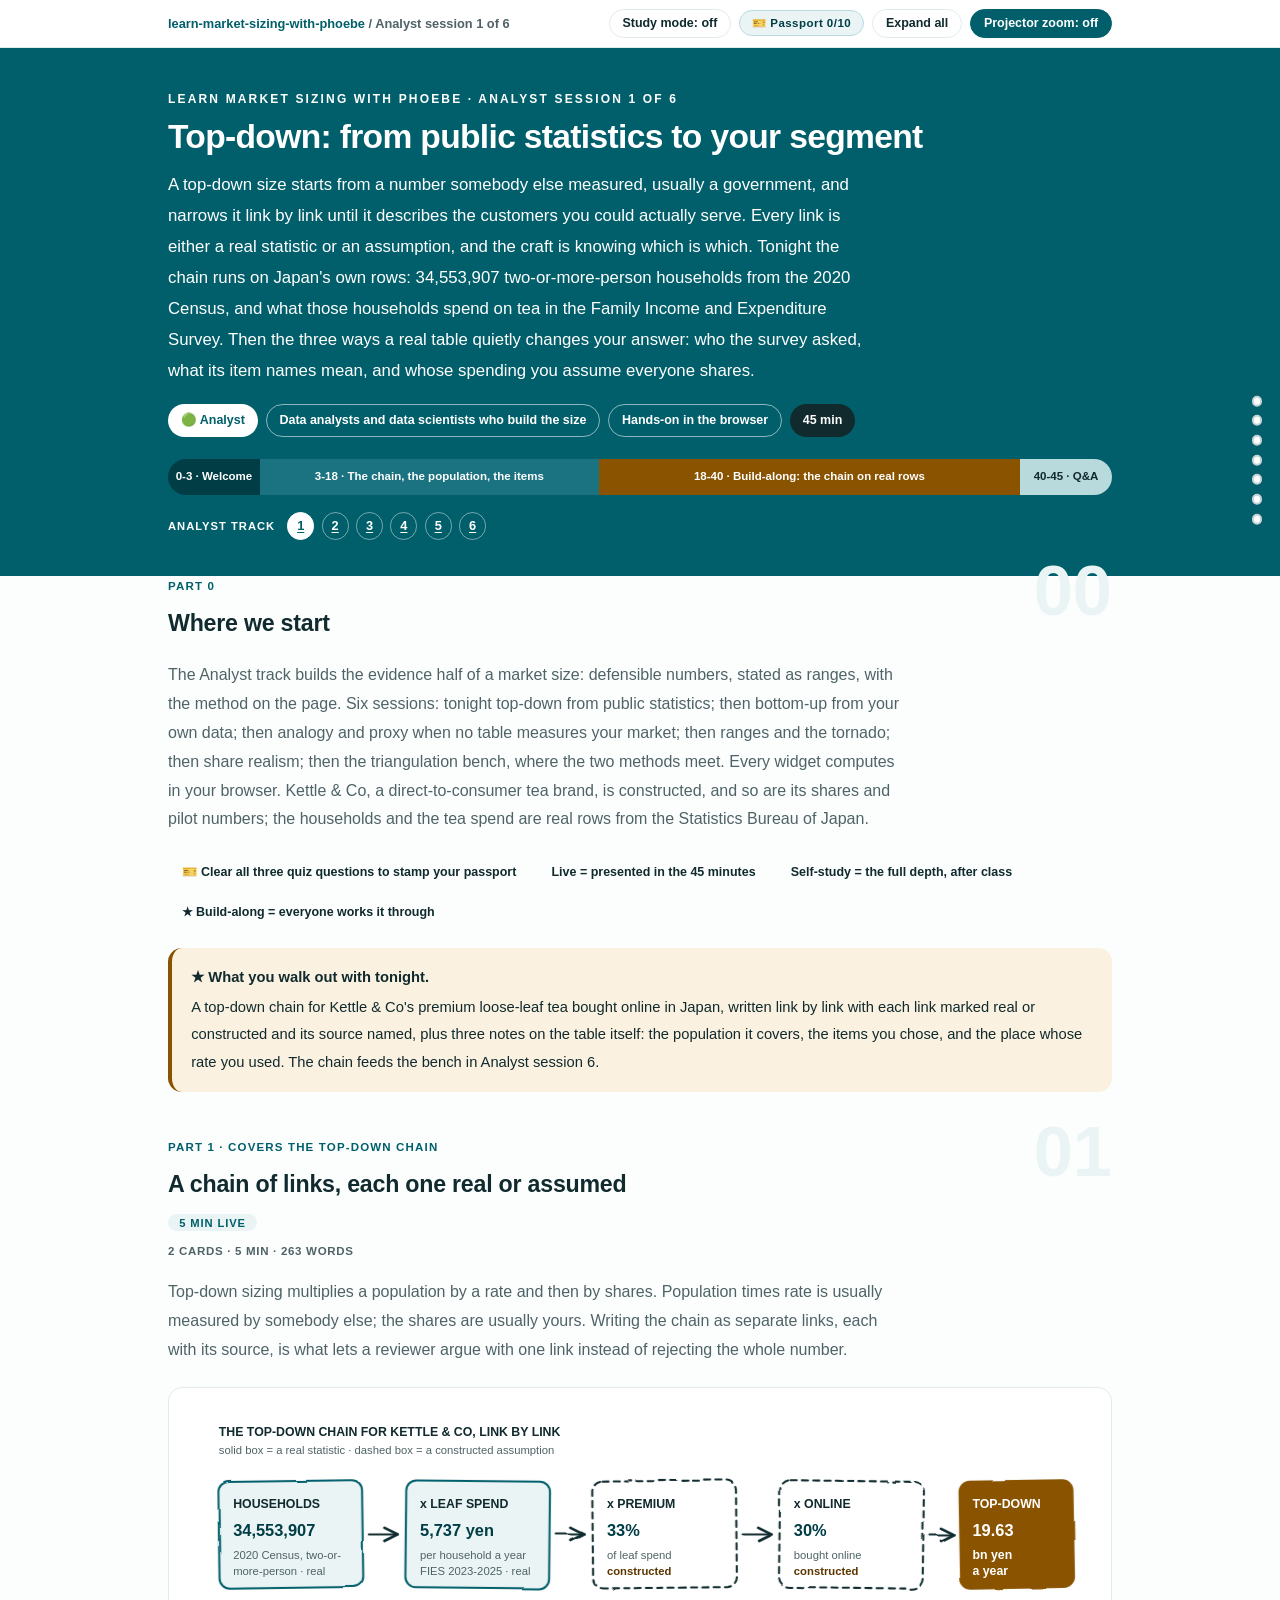
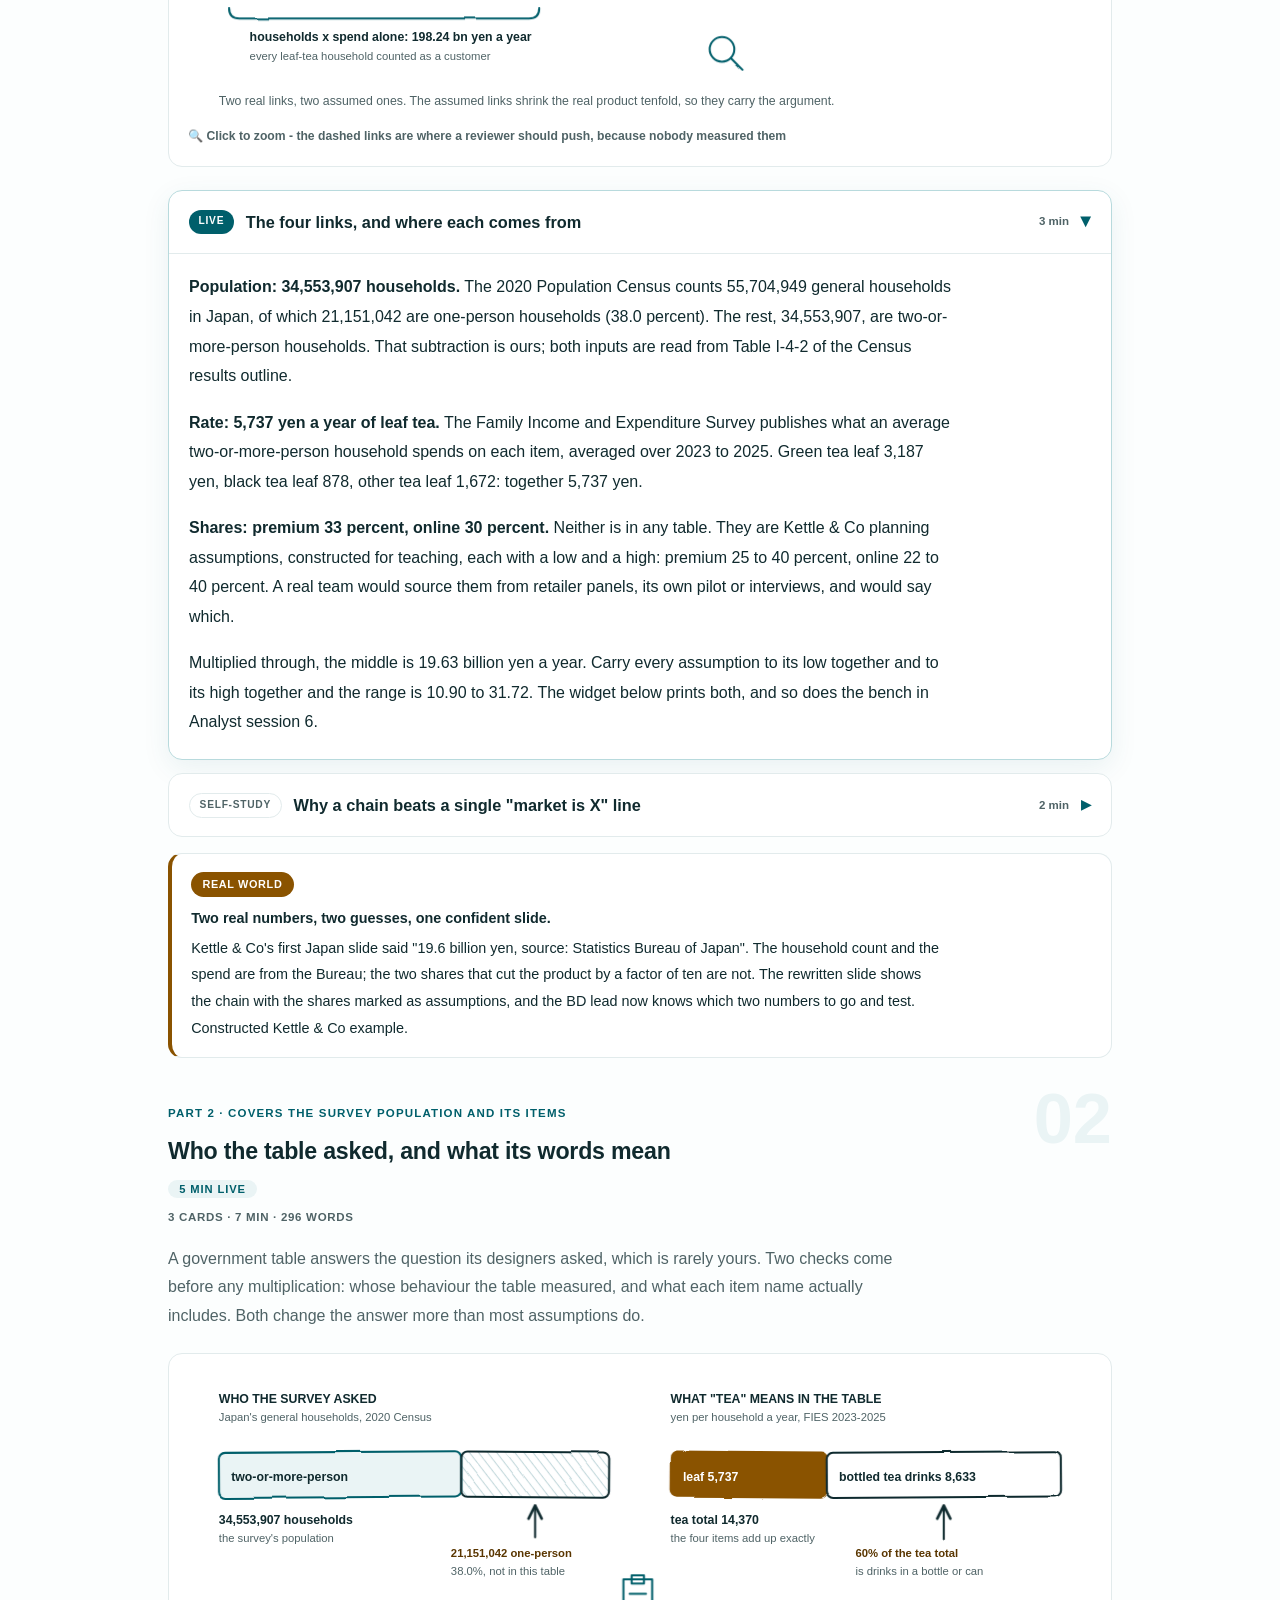
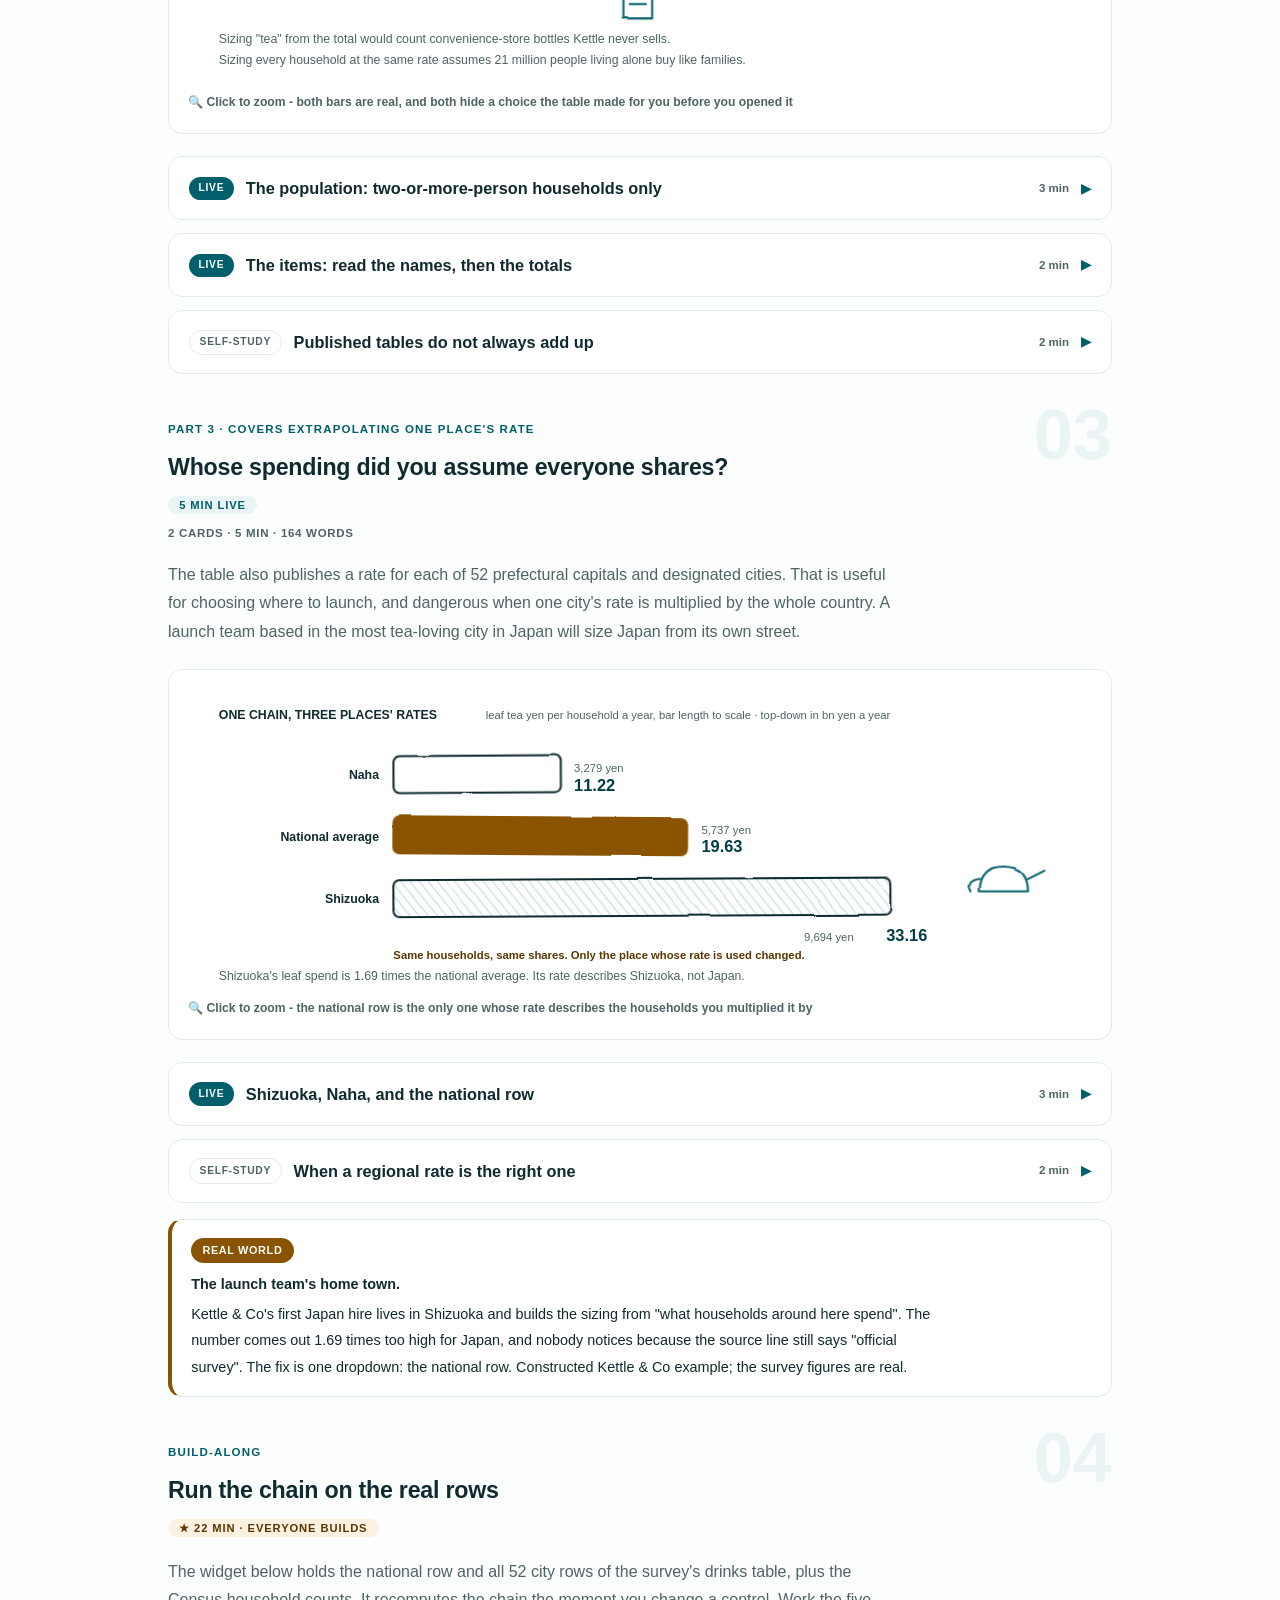
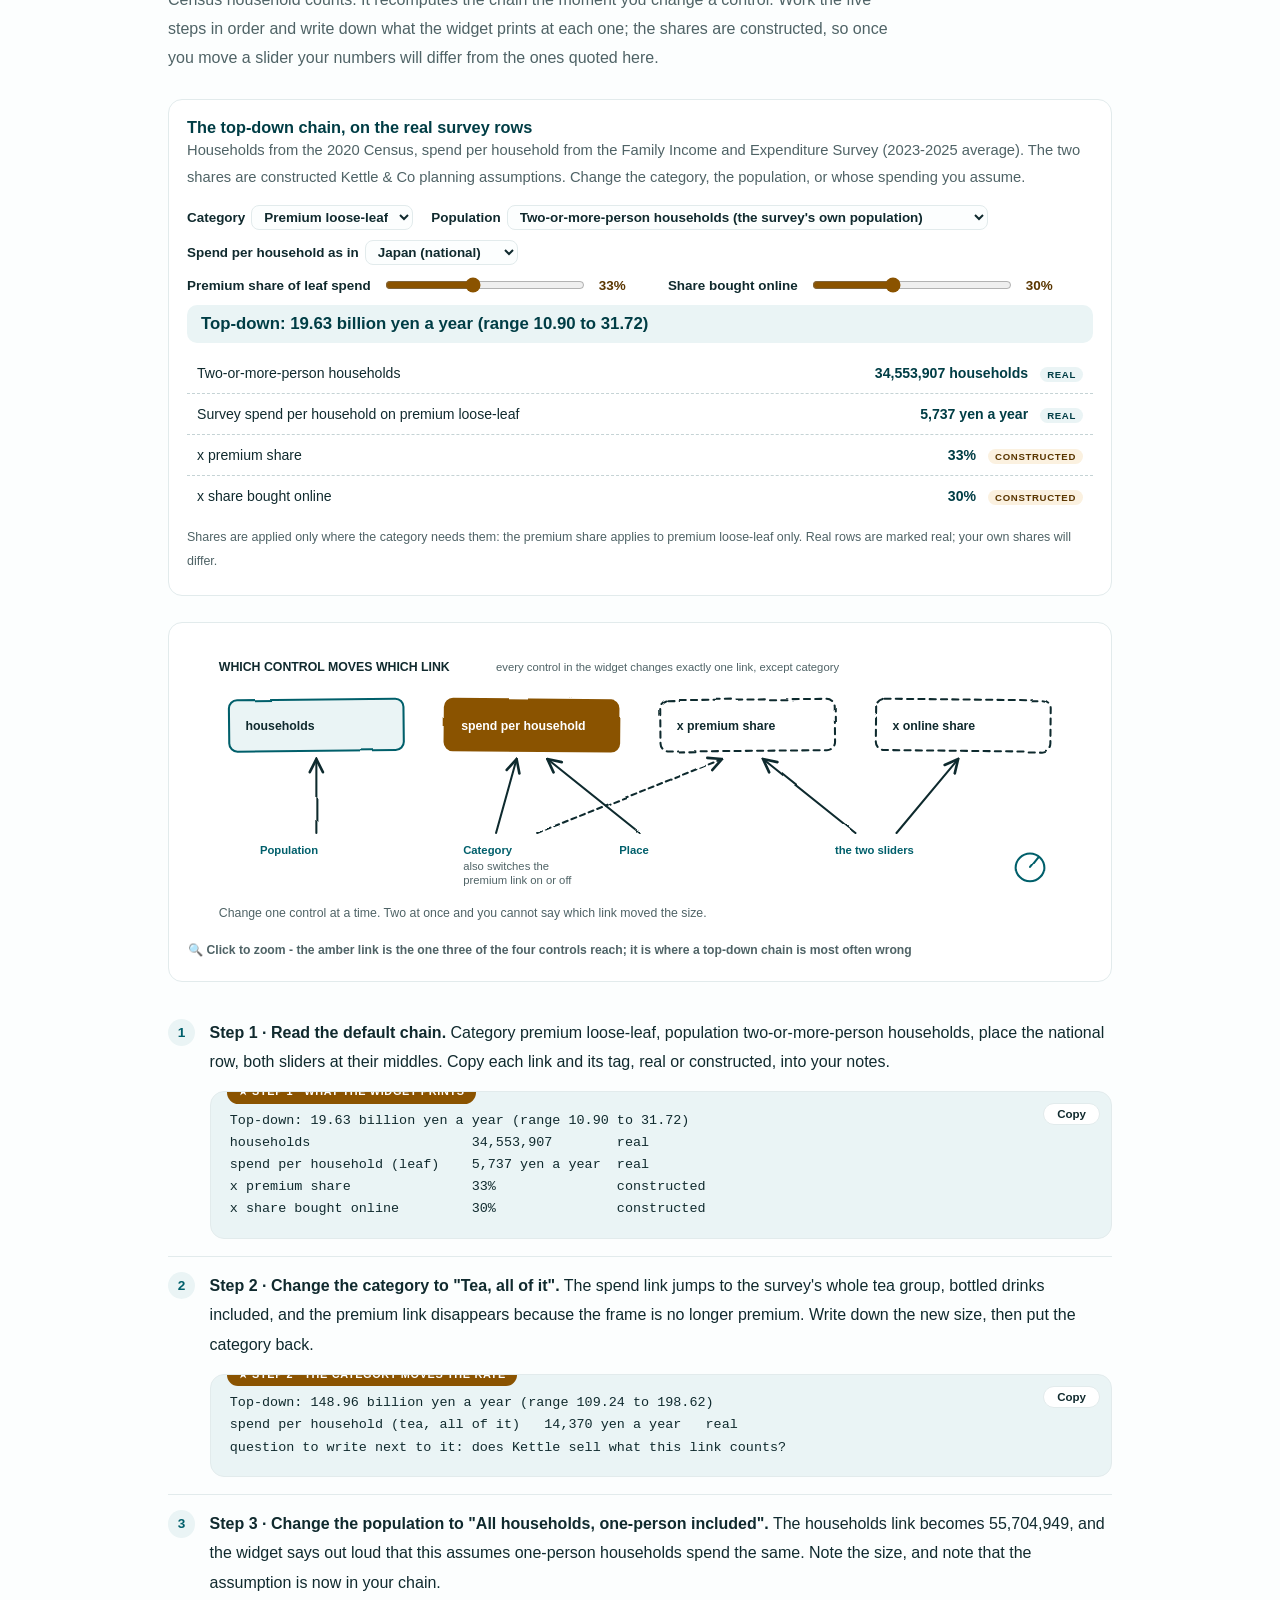
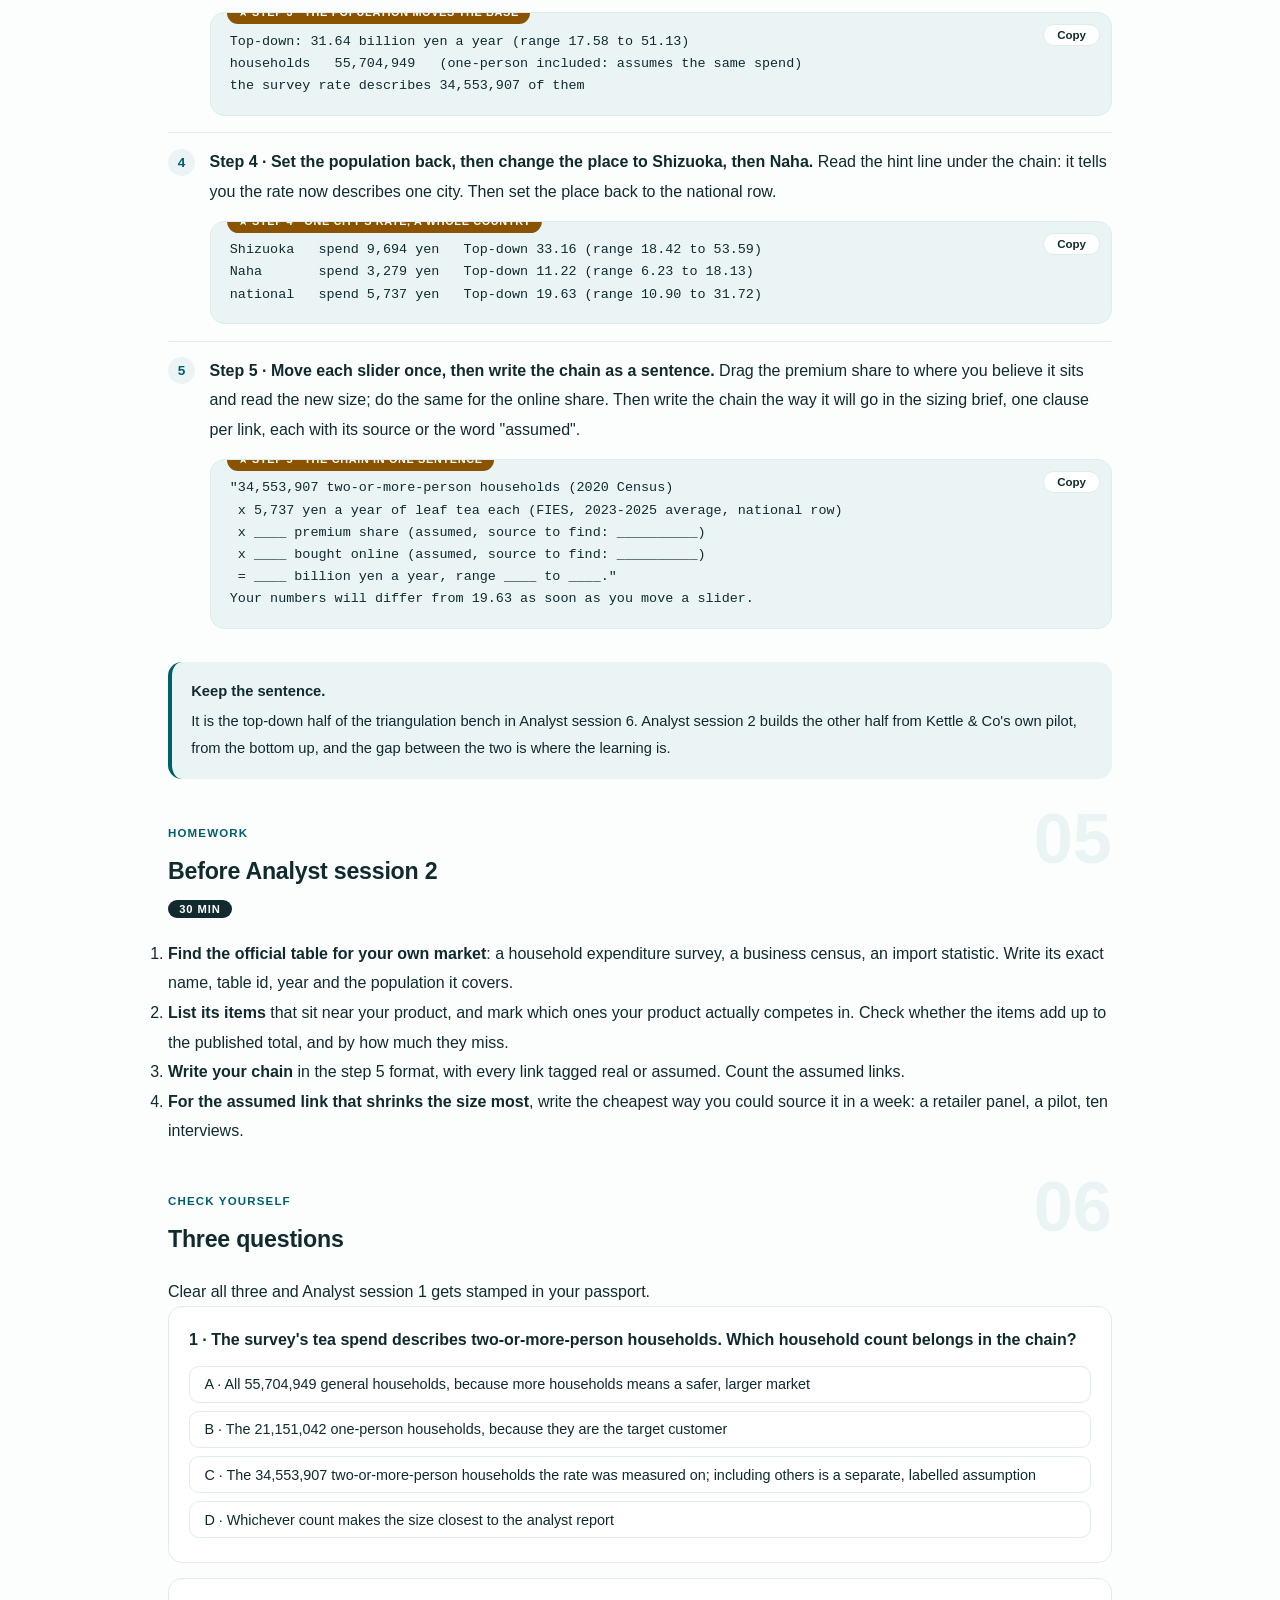
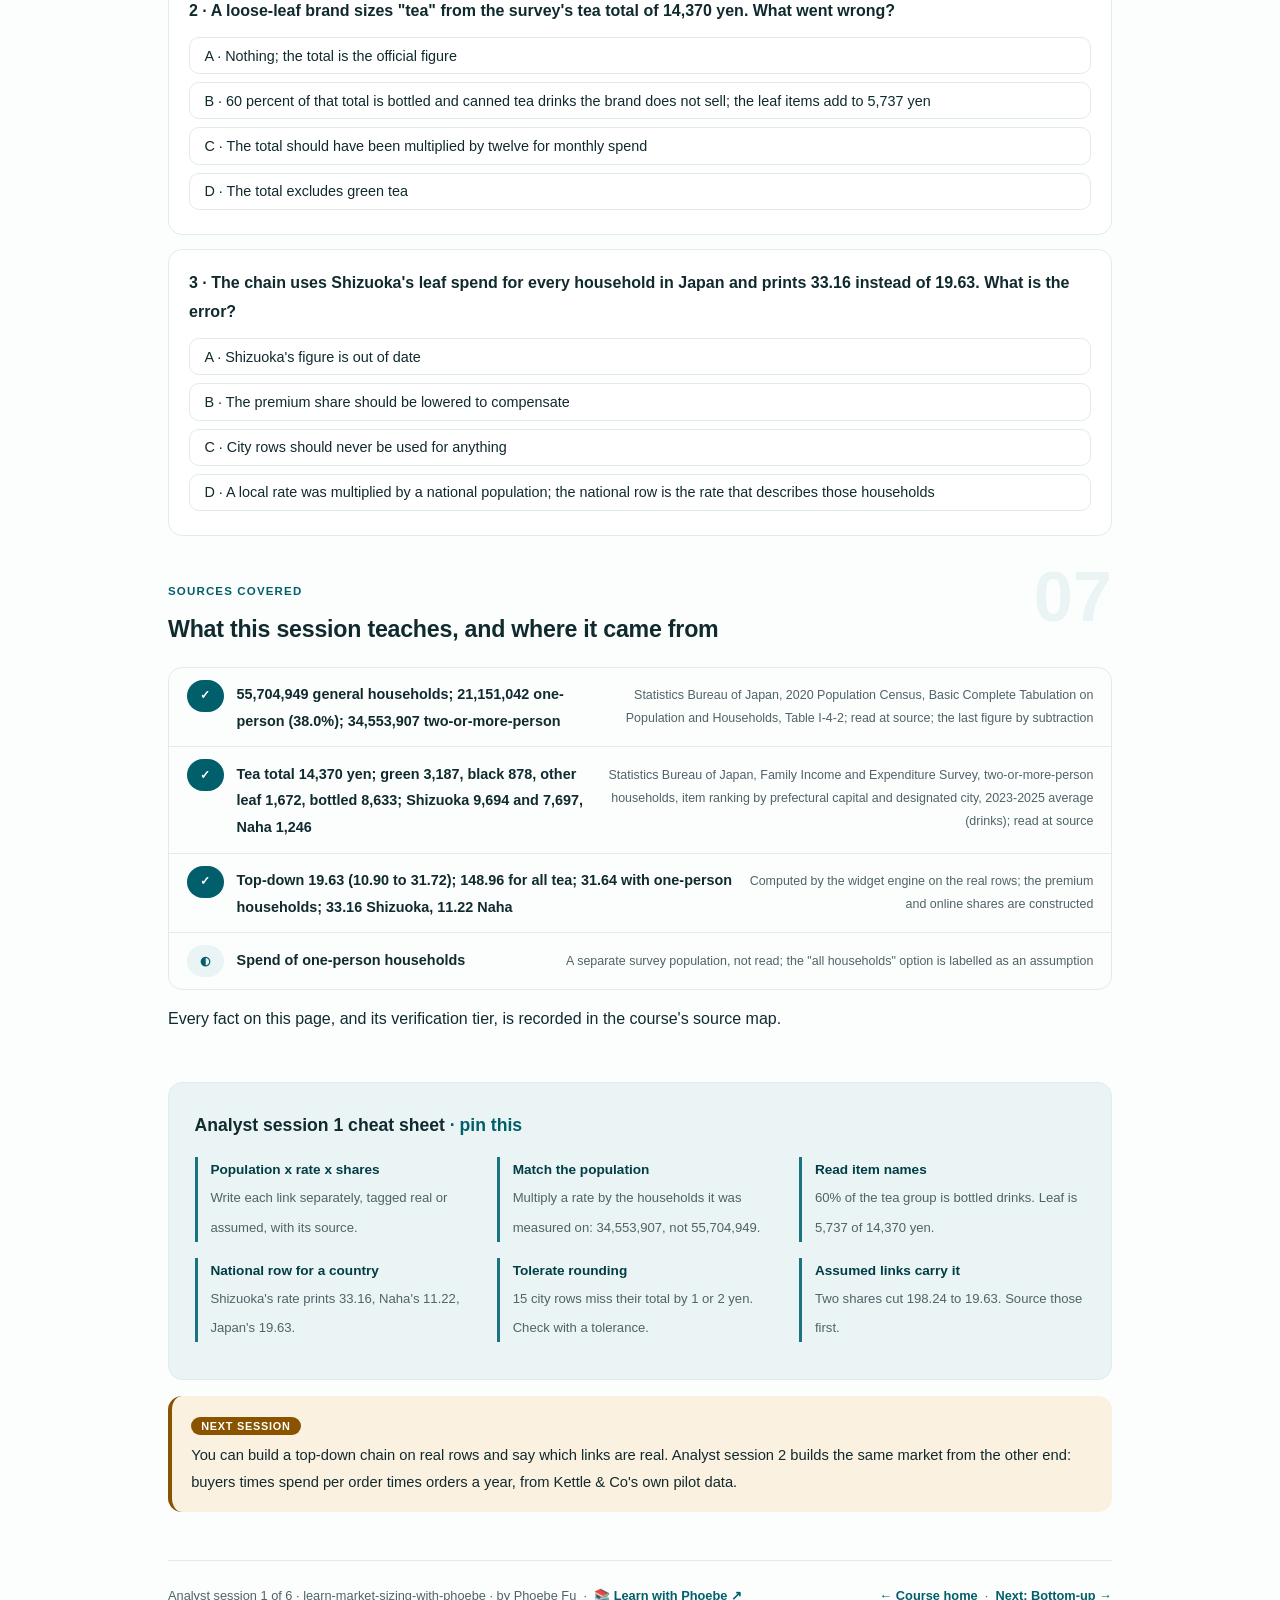
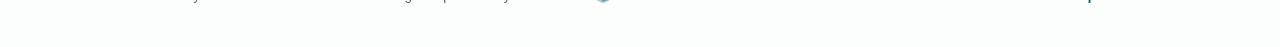
==== courses/a1-top-down.html @ 528d6990 "Market Sizing for Data Teams: 10 sessions (Business 4 + Analyst 6) with the triangulation bench on J" ====
<!DOCTYPE html>
<html lang="en">
<head>
<meta charset="UTF-8">
<meta name="viewport" content="width=device-width, initial-scale=1.0">
<!-- social:start -->
<meta name="description" content="Analyst session 1 of 6. Top-down market sizing from public statistics: Japan's 2020 Census households times the Family Income and Expenditure Survey's tea spend per household, then the shares that narrow it to your segment. Who the survey asked, what its tea items mean, and what happens when one city's rate is applied to a country.">
<meta property="og:type" content="article">
<meta property="og:site_name" content="Learn with Phoebe">
<meta property="og:title" content="Top-down: from public statistics to your segment - learn market sizing with phoebe">
<meta property="og:description" content="Analyst session 1 of 6. Households times spend per household times your shares, computed in the browser on Japan's own survey rows.">
<meta property="og:url" content="https://phoebefu6.github.io/learn-market-sizing-with-phoebe/courses/a1-top-down.html">
<meta property="og:image" content="https://phoebefu6.github.io/learn-market-sizing-with-phoebe/assets/og-cover.png">
<meta property="og:image:width" content="1200">
<meta property="og:image:height" content="630">
<meta name="twitter:card" content="summary_large_image">
<meta name="twitter:title" content="Top-down: from public statistics to your segment - learn market sizing with phoebe">
<meta name="twitter:description" content="Analyst session 1 of 6. A top-down chain on real survey rows, link by link.">
<meta name="twitter:image" content="https://phoebefu6.github.io/learn-market-sizing-with-phoebe/assets/og-cover.png">
<!-- social:end -->
<title>Analyst session 1 · Top-down: from public statistics to your segment - learn market sizing with phoebe</title>
<link rel="stylesheet" href="../assets/style.css?v=20">
</head>
<body>

<div class="toolbar">
  <div class="wrap">
    <span class="crumb"><a href="../index.html">learn-market-sizing-with-phoebe</a> / Analyst session 1 of 6</span>
    <button class="btn" id="toggle-all" type="button">Expand all</button>
    <button class="btn primary" id="zoom-toggle" type="button">Projector zoom: off</button>
  </div>
</div>

<header class="masthead">
  <div class="wrap">
    <div class="eyebrow">Learn Market Sizing with Phoebe · Analyst session 1 of 6</div>
    <h1>Top-down: from public statistics <span class="accent">to your segment</span></h1>
    <p class="sub">A top-down size starts from a number somebody else measured, usually a government, and narrows it link by link until it describes the customers you could actually serve. Every link is either a real statistic or an assumption, and the craft is knowing which is which. Tonight the chain runs on Japan's own rows: 34,553,907 two-or-more-person households from the 2020 Census, and what those households spend on tea in the Family Income and Expenditure Survey. Then the three ways a real table quietly changes your answer: who the survey asked, what its item names mean, and whose spending you assume everyone shares.</p>
    <div class="chip-row">
      <span class="chip level">🟢 Analyst</span>
      <span class="chip audience">Data analysts and data scientists who build the size</span>
      <span class="chip audience">Hands-on in the browser</span>
      <span class="chip time">45 min</span>
    </div>
    <div class="agenda">
      <span class="a1" style="flex:1">0-3 · Welcome</span>
      <span class="a2" style="flex:4">3-18 · The chain, the population, the items</span>
      <span class="a3" style="flex:5">18-40 · Build-along: the chain on real rows</span>
      <span class="a4" style="flex:1">40-45 · Q&amp;A</span>
    </div>
  </div>
</header>

<main class="wrap">

  <section class="section" id="intro">
    <div class="section-kicker">
      <span class="klabel">Part 0</span>
      <h2>Where we start</h2>
    </div>
    <p class="lede">The Analyst track builds the evidence half of a market size: defensible numbers, stated as ranges, with the method on the page. Six sessions: tonight top-down from public statistics; then bottom-up from your own data; then analogy and proxy when no table measures your market; then ranges and the tornado; then share realism; then the triangulation bench, where the two methods meet. Every widget computes in your browser. Kettle &amp; Co, a direct-to-consumer tea brand, is constructed, and so are its shares and pilot numbers; the households and the tea spend are real rows from the Statistics Bureau of Japan.</p>

    <div class="legend">
      <span class="pill">🎫 Clear all three quiz questions to stamp your passport</span>
      <span class="pill">Live = presented in the 45 minutes</span>
      <span class="pill">Self-study = the full depth, after class</span>
      <span class="pill">★ Build-along = everyone works it through</span>
    </div>

    <div class="callout win">
      <p><strong>★ What you walk out with tonight.</strong> A top-down chain for Kettle &amp; Co's premium loose-leaf tea bought online in Japan, written link by link with each link marked real or constructed and its source named, plus three notes on the table itself: the population it covers, the items you chose, and the place whose rate you used. The chain feeds the bench in Analyst session 6.</p>
    </div>
  </section>

  <section class="section" id="part-1">
    <div class="section-kicker">
      <span class="klabel">Part 1 · covers the top-down chain</span>
      <h2>A chain of links, each one real or assumed</h2>
      <span class="tag concept">5 min live</span>
    </div>
    <p class="lede">Top-down sizing multiplies a population by a rate and then by shares. Population times rate is usually measured by somebody else; the shares are usually yours. Writing the chain as separate links, each with its source, is what lets a reviewer argue with one link instead of rejecting the whole number.</p>

    <figure class="zoomable">
      <svg viewBox="0 0 880 300" xmlns="http://www.w3.org/2000/svg" role="img" aria-label="A hand-drawn chain of five boxes joined by arrows. Box 1, real: 34,553,907 two-or-more-person households, 2020 Census. Box 2, real: 5,737 yen a year of leaf tea per household, Family Income and Expenditure Survey. Box 3, constructed, dashed: times a premium share of 33 percent. Box 4, constructed, dashed: times 30 percent bought online. Box 5, amber: top-down 19.63 billion yen a year. A bracket under the first two boxes says households times spend alone is 198.24 billion yen, the number you get if every leaf-tea household is your customer.">
        <defs>
          <filter id="a1aSk" x="-3%" y="-3%" width="106%" height="106%"><feTurbulence type="fractalNoise" baseFrequency="0.02" numOctaves="2" seed="31" result="n"/><feDisplacementMap in="SourceGraphic" in2="n" scale="2.4" xChannelSelector="R" yChannelSelector="G"/></filter>
          <pattern id="a1aHc" patternUnits="userSpaceOnUse" width="7" height="7" patternTransform="rotate(-38)"><line x1="0" y1="0" x2="0" y2="7" stroke="#005F6B" stroke-width="1" opacity=".5"/></pattern>
          <marker id="a1aAr" viewBox="0 0 10 10" refX="9" refY="5" markerWidth="8" markerHeight="8" orient="auto"><path d="M1 1 L9 5 L1 9" fill="none" stroke="#102A2E" stroke-width="1.6" stroke-linecap="round"/></marker>
        </defs>
        <style>
          .a1aH { font: 800 12px Inter, sans-serif; fill: #102A2E; }
          .a1aL { font: 600 12px Inter, sans-serif; fill: #102A2E; }
          .a1aS { font: 400 11px Inter, sans-serif; fill: #4F6366; }
          .a1aB { font: 800 11px Inter, sans-serif; fill: #5A3600; }
          .a1aV { font: 800 16px Inter, sans-serif; fill: #003D45; }
          .a1aW { font: 800 12px Inter, sans-serif; fill: #FFFFFF; }
          .a1aX { font: 800 16px Inter, sans-serif; fill: #FFFFFF; }
          .a1aN { font: 400 12px Inter, sans-serif; fill: #4F6366; }
        </style>

        <text class="a1aH" x="30" y="28">THE TOP-DOWN CHAIN FOR KETTLE &amp; CO, LINK BY LINK</text>
        <text class="a1aS" x="30" y="46">solid box = a real statistic · dashed box = a constructed assumption</text>

        <g filter="url(#a1aSk)" fill="none" stroke="#102A2E" stroke-width="2" stroke-linecap="round" stroke-linejoin="round">
          <rect x="30" y="72" width="140" height="104" rx="10" transform="rotate(-0.8 100 124)" fill="#EAF4F5" stroke="#005F6B"/>
          <path d="M176 124 L204 124" marker-end="url(#a1aAr)"/>
          <rect x="212" y="72" width="140" height="104" rx="10" transform="rotate(0.6 282 124)" fill="#EAF4F5" stroke="#005F6B"/>
          <path d="M358 124 L386 124" marker-end="url(#a1aAr)"/>
          <rect x="394" y="72" width="140" height="104" rx="10" transform="rotate(-0.6 464 124)" fill="#FFFFFF" stroke-dasharray="6 5"/>
          <path d="M540 124 L568 124" marker-end="url(#a1aAr)"/>
          <rect x="576" y="72" width="140" height="104" rx="10" transform="rotate(0.8 646 124)" fill="#FFFFFF" stroke-dasharray="6 5"/>
          <path d="M722 124 L746 124" marker-end="url(#a1aAr)"/>
          <rect x="752" y="72" width="110" height="104" rx="10" transform="rotate(-1 807 124)" fill="#8A5300" stroke="#8A5300"/>
          <path d="M40 196 Q40 206 50 206 L332 206 Q342 206 342 196" stroke="#005F6B"/>
          <!-- doodle: a magnifier over the first link -->
          <path d="M520 236 m-12 0 a12 12 0 1 0 24 0 a12 12 0 1 0 -24 0 M529 245 L540 256" stroke="#005F6B"/>
        </g>

        <text class="a1aH" x="44" y="98">HOUSEHOLDS</text>
        <text class="a1aV" x="44" y="126">34,553,907</text>
        <text class="a1aS" x="44" y="148">2020 Census, two-or-</text>
        <text class="a1aS" x="44" y="164">more-person · real</text>

        <text class="a1aH" x="226" y="98">x LEAF SPEND</text>
        <text class="a1aV" x="226" y="126">5,737 yen</text>
        <text class="a1aS" x="226" y="148">per household a year</text>
        <text class="a1aS" x="226" y="164">FIES 2023-2025 · real</text>

        <text class="a1aH" x="408" y="98">x PREMIUM</text>
        <text class="a1aV" x="408" y="126">33%</text>
        <text class="a1aS" x="408" y="148">of leaf spend</text>
        <text class="a1aB" x="408" y="164">constructed</text>

        <text class="a1aH" x="590" y="98">x ONLINE</text>
        <text class="a1aV" x="590" y="126">30%</text>
        <text class="a1aS" x="590" y="148">bought online</text>
        <text class="a1aB" x="590" y="164">constructed</text>

        <text class="a1aW" x="764" y="98">TOP-DOWN</text>
        <text class="a1aX" x="764" y="126">19.63</text>
        <text class="a1aW" x="764" y="148">bn yen</text>
        <text class="a1aW" x="764" y="164">a year</text>

        <text class="a1aL" x="60" y="228">households x spend alone: 198.24 bn yen a year</text>
        <text class="a1aS" x="60" y="246">every leaf-tea household counted as a customer</text>

        <text class="a1aN" x="30" y="290">Two real links, two assumed ones. The assumed links shrink the real product tenfold, so they carry the argument.</text>
      </svg>
      <figcaption>🔍 Click to zoom - the dashed links are where a reviewer should push, because nobody measured them</figcaption>
    </figure>

    <details class="card" open>
      <summary><span class="mode live">Live</span>The four links, and where each comes from<span class="mini">3 min</span><span class="caret">▶</span></summary>
      <div class="body">
        <p><strong>Population: 34,553,907 households.</strong> The 2020 Population Census counts 55,704,949 general households in Japan, of which 21,151,042 are one-person households (38.0 percent). The rest, 34,553,907, are two-or-more-person households. That subtraction is ours; both inputs are read from Table I-4-2 of the Census results outline.</p>
        <p><strong>Rate: 5,737 yen a year of leaf tea.</strong> The Family Income and Expenditure Survey publishes what an average two-or-more-person household spends on each item, averaged over 2023 to 2025. Green tea leaf 3,187 yen, black tea leaf 878, other tea leaf 1,672: together 5,737 yen.</p>
        <p><strong>Shares: premium 33 percent, online 30 percent.</strong> Neither is in any table. They are Kettle &amp; Co planning assumptions, constructed for teaching, each with a low and a high: premium 25 to 40 percent, online 22 to 40 percent. A real team would source them from retailer panels, its own pilot or interviews, and would say which.</p>
        <p>Multiplied through, the middle is 19.63 billion yen a year. Carry every assumption to its low together and to its high together and the range is 10.90 to 31.72. The widget below prints both, and so does the bench in Analyst session 6.</p>
      </div>
    </details>

    <details class="card">
      <summary><span class="mode self">Self-study</span>Why a chain beats a single "market is X" line<span class="mini">2 min</span><span class="caret">▶</span></summary>
      <div class="body">
        <p>A single figure can only be accepted or rejected. A chain can be repaired. When the head of BD says "30 percent online feels high", the analyst changes one link and reprints the size in a minute, and the conversation moves to the evidence for that one share. Writing the chain also exposes double counting: if the premium share was estimated from online orders, multiplying by an online share again counts the same filter twice.</p>
      </div>
    </details>

    <div class="callout example">
      <span class="ex-pill">Real world</span>
      <p><strong>Two real numbers, two guesses, one confident slide.</strong> Kettle &amp; Co's first Japan slide said "19.6 billion yen, source: Statistics Bureau of Japan". The household count and the spend are from the Bureau; the two shares that cut the product by a factor of ten are not. The rewritten slide shows the chain with the shares marked as assumptions, and the BD lead now knows which two numbers to go and test. Constructed Kettle &amp; Co example.</p>
    </div>
  </section>

  <section class="section" id="part-2">
    <div class="section-kicker">
      <span class="klabel">Part 2 · covers the survey population and its items</span>
      <h2>Who the table asked, and what its words mean</h2>
      <span class="tag concept">5 min live</span>
    </div>
    <p class="lede">A government table answers the question its designers asked, which is rarely yours. Two checks come before any multiplication: whose behaviour the table measured, and what each item name actually includes. Both change the answer more than most assumptions do.</p>

    <figure class="zoomable">
      <svg viewBox="0 0 880 300" xmlns="http://www.w3.org/2000/svg" role="img" aria-label="Two hand-drawn stacked bars. Left, Japan's 55,704,949 general households in 2020: 34,553,907 two-or-more-person households, the survey's population, filled teal; 21,151,042 one-person households, 38.0 percent, hatched and labelled not in this table. Right, the survey's tea total of 14,370 yen per household a year: leaf tea 5,737 yen, filled amber, and bottled and canned tea drinks 8,633 yen, 60 percent, white.">
        <defs>
          <filter id="a1bSk" x="-3%" y="-3%" width="106%" height="106%"><feTurbulence type="fractalNoise" baseFrequency="0.02" numOctaves="2" seed="37" result="n"/><feDisplacementMap in="SourceGraphic" in2="n" scale="2.4" xChannelSelector="R" yChannelSelector="G"/></filter>
          <pattern id="a1bHc" patternUnits="userSpaceOnUse" width="7" height="7" patternTransform="rotate(-38)"><line x1="0" y1="0" x2="0" y2="7" stroke="#005F6B" stroke-width="1" opacity=".5"/></pattern>
          <marker id="a1bAr" viewBox="0 0 10 10" refX="9" refY="5" markerWidth="8" markerHeight="8" orient="auto"><path d="M1 1 L9 5 L1 9" fill="none" stroke="#102A2E" stroke-width="1.6" stroke-linecap="round"/></marker>
        </defs>
        <style>
          .a1bH { font: 800 12px Inter, sans-serif; fill: #102A2E; }
          .a1bL { font: 600 12px Inter, sans-serif; fill: #102A2E; }
          .a1bS { font: 400 11px Inter, sans-serif; fill: #4F6366; }
          .a1bB { font: 800 11px Inter, sans-serif; fill: #5A3600; }
          .a1bW { font: 800 12px Inter, sans-serif; fill: #FFFFFF; }
          .a1bN { font: 400 12px Inter, sans-serif; fill: #4F6366; }
        </style>

        <text class="a1bH" x="30" y="28">WHO THE SURVEY ASKED</text>
        <text class="a1bS" x="30" y="46">Japan's general households, 2020 Census</text>
        <text class="a1bH" x="470" y="28">WHAT "TEA" MEANS IN THE TABLE</text>
        <text class="a1bS" x="470" y="46">yen per household a year, FIES 2023-2025</text>

        <g filter="url(#a1bSk)" fill="none" stroke="#102A2E" stroke-width="2" stroke-linecap="round" stroke-linejoin="round">
          <rect x="30" y="76" width="236" height="44" rx="6" transform="rotate(-0.4 148 98)" fill="#EAF4F5" stroke="#005F6B"/>
          <rect x="266" y="76" width="144" height="44" rx="6" transform="rotate(0.4 338 98)" fill="url(#a1bHc)"/>
          <rect x="470" y="76" width="152" height="44" rx="6" transform="rotate(0.4 546 98)" fill="#8A5300" stroke="#8A5300"/>
          <rect x="622" y="76" width="228" height="44" rx="6" transform="rotate(-0.4 736 98)" fill="#FFFFFF"/>
          <path d="M338 160 L338 128" marker-end="url(#a1bAr)"/>
          <path d="M736 160 L736 128" marker-end="url(#a1bAr)"/>
          <!-- doodle: a clipboard for the survey -->
          <path d="M424 200 L452 200 L452 238 L424 238 Z M432 196 L444 196 L444 204 L432 204 Z M430 214 L446 214 M430 224 L446 224" stroke="#005F6B"/>
        </g>

        <text class="a1bL" x="42" y="104">two-or-more-person</text>
        <text class="a1bW" x="482" y="104">leaf 5,737</text>
        <text class="a1bL" x="634" y="104">bottled tea drinks 8,633</text>

        <text class="a1bL" x="30" y="146">34,553,907 households</text>
        <text class="a1bS" x="30" y="164">the survey's population</text>
        <text class="a1bB" x="256" y="178">21,151,042 one-person</text>
        <text class="a1bS" x="256" y="196">38.0%, not in this table</text>

        <text class="a1bL" x="470" y="146">tea total 14,370</text>
        <text class="a1bS" x="470" y="164">the four items add up exactly</text>
        <text class="a1bB" x="650" y="178">60% of the tea total</text>
        <text class="a1bS" x="650" y="196">is drinks in a bottle or can</text>

        <text class="a1bN" x="30" y="262">Sizing "tea" from the total would count convenience-store bottles Kettle never sells.</text>
        <text class="a1bN" x="30" y="282">Sizing every household at the same rate assumes 21 million people living alone buy like families.</text>
      </svg>
      <figcaption>🔍 Click to zoom - both bars are real, and both hide a choice the table made for you before you opened it</figcaption>
    </figure>

    <details class="card">
      <summary><span class="mode live">Live</span>The population: two-or-more-person households only<span class="mini">3 min</span><span class="caret">▶</span></summary>
      <div class="body">
        <p>The survey table used here covers two-or-more-person households. One-person households are measured as a separate survey population and are not in the rows. So the honest chain multiplies the survey rate by the 34,553,907 households the rate describes, not by all 55,704,949.</p>
        <p>The widget lets you include one-person households "at the same spend". Do it and the top-down moves from 19.63 to 31.64 billion yen a year. That option is an assumption, and it is labelled as one: there is no row here that says how much a person living alone spends on leaf tea. If your segment is young professionals living alone, this is the link to go and source properly, not to default.</p>
      </div>
    </details>

    <details class="card">
      <summary><span class="mode live">Live</span>The items: read the names, then the totals<span class="mini">2 min</span><span class="caret">▶</span></summary>
      <div class="body">
        <p>The survey's tea group has four items: green tea leaf, black tea leaf, other tea leaf, and bottled and canned tea drinks. Bottled drinks are 8,633 of the 14,370 yen, 60 percent of the group. A loose-leaf brand that sizes "tea" from the group total starts two and a half times too high before any share is applied.</p>
        <p>"Other tea leaf" is the survey's catch-all leaf item. It is tempting to guess what is in it; do not put the guess in the chain. Name the item as the table names it and say whether you included it.</p>
      </div>
    </details>

    <details class="card">
      <summary><span class="mode self">Self-study</span>Published tables do not always add up<span class="mini">2 min</span><span class="caret">▶</span></summary>
      <div class="body">
        <p>In the national row the four tea items add to the tea total exactly. In 15 of the 52 city rows they differ from the published total by 1 or 2 yen, because each figure is a rounded average published on its own. A validation check that demands exact equality fails on real data and teaches the team to switch checks off. Write the tolerance into the check instead: the engine behind these widgets accepts up to 2 yen and fails beyond it.</p>
      </div>
    </details>
  </section>

  <section class="section" id="part-3">
    <div class="section-kicker">
      <span class="klabel">Part 3 · covers extrapolating one place's rate</span>
      <h2>Whose spending did you assume everyone shares?</h2>
      <span class="tag concept">5 min live</span>
    </div>
    <p class="lede">The table also publishes a rate for each of 52 prefectural capitals and designated cities. That is useful for choosing where to launch, and dangerous when one city's rate is multiplied by the whole country. A launch team based in the most tea-loving city in Japan will size Japan from its own street.</p>

    <figure class="zoomable">
      <svg viewBox="0 0 880 290" xmlns="http://www.w3.org/2000/svg" role="img" aria-label="Three hand-drawn bars of leaf tea spend per household a year, to scale. Naha 3,279 yen, giving a top-down of 11.22 billion yen. The national average 5,737 yen, giving 19.63 billion yen, filled amber. Shizuoka 9,694 yen, giving 33.16 billion yen. A note says the same chain, the same households and the same shares, with only the place whose rate is used changed, spans a factor of three.">
        <defs>
          <filter id="a1cSk" x="-3%" y="-3%" width="106%" height="106%"><feTurbulence type="fractalNoise" baseFrequency="0.02" numOctaves="2" seed="41" result="n"/><feDisplacementMap in="SourceGraphic" in2="n" scale="2.4" xChannelSelector="R" yChannelSelector="G"/></filter>
          <pattern id="a1cHc" patternUnits="userSpaceOnUse" width="7" height="7" patternTransform="rotate(-38)"><line x1="0" y1="0" x2="0" y2="7" stroke="#005F6B" stroke-width="1" opacity=".5"/></pattern>
          <marker id="a1cAr" viewBox="0 0 10 10" refX="9" refY="5" markerWidth="8" markerHeight="8" orient="auto"><path d="M1 1 L9 5 L1 9" fill="none" stroke="#102A2E" stroke-width="1.6" stroke-linecap="round"/></marker>
        </defs>
        <style>
          .a1cH { font: 800 12px Inter, sans-serif; fill: #102A2E; }
          .a1cL { font: 600 12px Inter, sans-serif; fill: #102A2E; }
          .a1cS { font: 400 11px Inter, sans-serif; fill: #4F6366; }
          .a1cB { font: 800 11px Inter, sans-serif; fill: #5A3600; }
          .a1cV { font: 800 16px Inter, sans-serif; fill: #003D45; }
          .a1cN { font: 400 12px Inter, sans-serif; fill: #4F6366; }
        </style>

        <text class="a1cH" x="30" y="28">ONE CHAIN, THREE PLACES' RATES</text>
        <text class="a1cS" x="290" y="28">leaf tea yen per household a year, bar length to scale · top-down in bn yen a year</text>

        <g filter="url(#a1cSk)" fill="none" stroke="#102A2E" stroke-width="2" stroke-linecap="round" stroke-linejoin="round">
          <rect x="200" y="64" width="163" height="36" rx="6" transform="rotate(-0.4 281 82)" fill="#FFFFFF"/>
          <rect x="200" y="124" width="286" height="36" rx="6" transform="rotate(0.4 343 142)" fill="#8A5300" stroke="#8A5300"/>
          <rect x="200" y="184" width="484" height="36" rx="6" transform="rotate(-0.3 442 202)" fill="url(#a1cHc)"/>
          <!-- doodle: a teapot beside the tallest bar -->
          <path d="M770 196 Q770 172 794 172 Q818 172 818 196 Z M818 184 L834 176 M770 184 Q756 186 762 196" stroke="#005F6B"/>
        </g>

        <text class="a1cL" x="186" y="87" text-anchor="end">Naha</text>
        <text class="a1cL" x="186" y="147" text-anchor="end">National average</text>
        <text class="a1cL" x="186" y="207" text-anchor="end">Shizuoka</text>

        <text class="a1cS" x="376" y="80">3,279 yen</text>
        <text class="a1cV" x="376" y="98">11.22</text>
        <text class="a1cS" x="500" y="140">5,737 yen</text>
        <text class="a1cV" x="500" y="158">19.63</text>
        <text class="a1cS" x="600" y="244">9,694 yen</text>
        <text class="a1cV" x="680" y="244">33.16</text>

        <text class="a1cB" x="200" y="262">Same households, same shares. Only the place whose rate is used changed.</text>
        <text class="a1cN" x="30" y="282">Shizuoka's leaf spend is 1.69 times the national average. Its rate describes Shizuoka, not Japan.</text>
      </svg>
      <figcaption>🔍 Click to zoom - the national row is the only one whose rate describes the households you multiplied it by</figcaption>
    </figure>

    <details class="card">
      <summary><span class="mode live">Live</span>Shizuoka, Naha, and the national row<span class="mini">3 min</span><span class="caret">▶</span></summary>
      <div class="body">
        <p>Green tea leaf spend runs from 7,697 yen a year per household in Shizuoka, the highest city, to 1,246 yen in Naha, the lowest, against 3,187 nationally. Across all leaf items Shizuoka households spend 9,694 yen, 1.69 times the national 5,737.</p>
        <p>Apply Shizuoka's leaf rate to every two-or-more-person household in Japan and the top-down prints 33.16 billion yen a year instead of 19.63. Apply Naha's and it prints 11.22. Nothing else in the chain moved. City rows are the right tool for "where should Kettle launch first?"; the national row is the right tool for "how big is Japan?".</p>
      </div>
    </details>

    <details class="card">
      <summary><span class="mode self">Self-study</span>When a regional rate is the right one<span class="mini">2 min</span><span class="caret">▶</span></summary>
      <div class="body">
        <p>If the decision is a regional launch, size the region with its own rate and its own household count, and say so in the chain. The mistake is only the mix: a local rate multiplied by a national population. The same mix happens in other forms, such as sizing a country from the spend of the customers who found you first, who are rarely average.</p>
      </div>
    </details>

    <div class="callout example">
      <span class="ex-pill">Real world</span>
      <p><strong>The launch team's home town.</strong> Kettle &amp; Co's first Japan hire lives in Shizuoka and builds the sizing from "what households around here spend". The number comes out 1.69 times too high for Japan, and nobody notices because the source line still says "official survey". The fix is one dropdown: the national row. Constructed Kettle &amp; Co example; the survey figures are real.</p>
    </div>
  </section>

  <section class="section" id="demo-1">
    <div class="section-kicker">
      <span class="klabel">Build-along</span>
      <h2>Run the chain on the real rows</h2>
      <span class="tag demo">★ 22 min · everyone builds</span>
    </div>
    <p class="lede">The widget below holds the national row and all 52 city rows of the survey's drinks table, plus the Census household counts. It recomputes the chain the moment you change a control. Work the five steps in order and write down what the widget prints at each one; the shares are constructed, so once you move a slider your numbers will differ from the ones quoted here.</p>

    <div class="msz-widget" data-mode="topdown"></div>

    <figure class="zoomable">
      <svg viewBox="0 0 880 280" xmlns="http://www.w3.org/2000/svg" role="img" aria-label="A hand-drawn chain of four links, households, spend per household, premium share and online share, with four controls drawn below it, each with an arrow to the one link it changes. Category changes the spend link and decides whether the premium link applies. Population changes the households link. Place changes the spend link. The two sliders change the two share links.">
        <defs>
          <filter id="a1dSk" x="-3%" y="-3%" width="106%" height="106%"><feTurbulence type="fractalNoise" baseFrequency="0.02" numOctaves="2" seed="43" result="n"/><feDisplacementMap in="SourceGraphic" in2="n" scale="2.4" xChannelSelector="R" yChannelSelector="G"/></filter>
          <pattern id="a1dHc" patternUnits="userSpaceOnUse" width="7" height="7" patternTransform="rotate(-38)"><line x1="0" y1="0" x2="0" y2="7" stroke="#005F6B" stroke-width="1" opacity=".5"/></pattern>
          <marker id="a1dAr" viewBox="0 0 10 10" refX="9" refY="5" markerWidth="8" markerHeight="8" orient="auto"><path d="M1 1 L9 5 L1 9" fill="none" stroke="#102A2E" stroke-width="1.6" stroke-linecap="round"/></marker>
        </defs>
        <style>
          .a1dH { font: 800 12px Inter, sans-serif; fill: #102A2E; }
          .a1dL { font: 600 12px Inter, sans-serif; fill: #102A2E; }
          .a1dS { font: 400 11px Inter, sans-serif; fill: #4F6366; }
          .a1dB { font: 800 11px Inter, sans-serif; fill: #5A3600; }
          .a1dW { font: 800 12px Inter, sans-serif; fill: #FFFFFF; }
          .a1dA { font: 700 11px Inter, sans-serif; fill: #005F6B; }
          .a1dN { font: 400 12px Inter, sans-serif; fill: #4F6366; }
        </style>

        <text class="a1dH" x="30" y="28">WHICH CONTROL MOVES WHICH LINK</text>
        <text class="a1dS" x="300" y="28">every control in the widget changes exactly one link, except category</text>

        <g filter="url(#a1dSk)" fill="none" stroke="#102A2E" stroke-width="2" stroke-linecap="round" stroke-linejoin="round">
          <rect x="40" y="56" width="170" height="50" rx="8" transform="rotate(-0.6 125 81)" fill="#EAF4F5" stroke="#005F6B"/>
          <rect x="250" y="56" width="170" height="50" rx="8" transform="rotate(0.5 335 81)" fill="#8A5300" stroke="#8A5300"/>
          <rect x="460" y="56" width="170" height="50" rx="8" transform="rotate(-0.5 545 81)" fill="#FFFFFF" stroke-dasharray="6 5"/>
          <rect x="670" y="56" width="170" height="50" rx="8" transform="rotate(0.6 755 81)" fill="#FFFFFF" stroke-dasharray="6 5"/>
          <path d="M125 186 L125 114" marker-end="url(#a1dAr)"/>
          <path d="M300 186 L320 114" marker-end="url(#a1dAr)"/>
          <path d="M340 186 L520 114" marker-end="url(#a1dAr)" stroke-dasharray="5 4"/>
          <path d="M440 186 L350 114" marker-end="url(#a1dAr)"/>
          <path d="M650 186 L560 114" marker-end="url(#a1dAr)"/>
          <path d="M690 186 L750 114" marker-end="url(#a1dAr)"/>
          <!-- doodle: a dial -->
          <path d="M820 220 m-14 0 a14 14 0 1 0 28 0 a14 14 0 1 0 -28 0 M820 220 L828 210" stroke="#005F6B"/>
        </g>

        <text class="a1dL" x="56" y="86">households</text>
        <text class="a1dW" x="266" y="86">spend per household</text>
        <text class="a1dL" x="476" y="86">x premium share</text>
        <text class="a1dL" x="686" y="86">x online share</text>

        <text class="a1dA" x="70" y="206">Population</text>
        <text class="a1dA" x="268" y="206">Category</text>
        <text class="a1dA" x="420" y="206">Place</text>
        <text class="a1dA" x="630" y="206">the two sliders</text>
        <text class="a1dS" x="268" y="222">also switches the</text>
        <text class="a1dS" x="268" y="236">premium link on or off</text>

        <text class="a1dN" x="30" y="268">Change one control at a time. Two at once and you cannot say which link moved the size.</text>
      </svg>
      <figcaption>🔍 Click to zoom - the amber link is the one three of the four controls reach; it is where a top-down chain is most often wrong</figcaption>
    </figure>

    <div class="steps">
      <div class="step">
        <p><strong>Step 1 · Read the default chain.</strong> Category premium loose-leaf, population two-or-more-person households, place the national row, both sliders at their middles. Copy each link and its tag, real or constructed, into your notes.</p>
        <div class="prompt-box good"><span class="label">★ Step 1 · what the widget prints</span>Top-down: 19.63 billion yen a year (range 10.90 to 31.72)
households                    34,553,907        real
spend per household (leaf)    5,737 yen a year  real
x premium share               33%               constructed
x share bought online         30%               constructed</div>
      </div>
      <div class="step">
        <p><strong>Step 2 · Change the category to "Tea, all of it".</strong> The spend link jumps to the survey's whole tea group, bottled drinks included, and the premium link disappears because the frame is no longer premium. Write down the new size, then put the category back.</p>
        <div class="prompt-box good"><span class="label">★ Step 2 · the category moves the rate</span>Top-down: 148.96 billion yen a year (range 109.24 to 198.62)
spend per household (tea, all of it)   14,370 yen a year   real
question to write next to it: does Kettle sell what this link counts?</div>
      </div>
      <div class="step">
        <p><strong>Step 3 · Change the population to "All households, one-person included".</strong> The households link becomes 55,704,949, and the widget says out loud that this assumes one-person households spend the same. Note the size, and note that the assumption is now in your chain.</p>
        <div class="prompt-box good"><span class="label">★ Step 3 · the population moves the base</span>Top-down: 31.64 billion yen a year (range 17.58 to 51.13)
households   55,704,949   (one-person included: assumes the same spend)
the survey rate describes 34,553,907 of them</div>
      </div>
      <div class="step">
        <p><strong>Step 4 · Set the population back, then change the place to Shizuoka, then Naha.</strong> Read the hint line under the chain: it tells you the rate now describes one city. Then set the place back to the national row.</p>
        <div class="prompt-box good"><span class="label">★ Step 4 · one city's rate, a whole country</span>Shizuoka   spend 9,694 yen   Top-down 33.16 (range 18.42 to 53.59)
Naha       spend 3,279 yen   Top-down 11.22 (range 6.23 to 18.13)
national   spend 5,737 yen   Top-down 19.63 (range 10.90 to 31.72)</div>
      </div>
      <div class="step">
        <p><strong>Step 5 · Move each slider once, then write the chain as a sentence.</strong> Drag the premium share to where you believe it sits and read the new size; do the same for the online share. Then write the chain the way it will go in the sizing brief, one clause per link, each with its source or the word "assumed".</p>
        <div class="prompt-box good"><span class="label">★ Step 5 · the chain in one sentence</span>"34,553,907 two-or-more-person households (2020 Census)
 x 5,737 yen a year of leaf tea each (FIES, 2023-2025 average, national row)
 x ____ premium share (assumed, source to find: __________)
 x ____ bought online (assumed, source to find: __________)
 = ____ billion yen a year, range ____ to ____."
Your numbers will differ from 19.63 as soon as you move a slider.</div>
      </div>
    </div>

    <div class="callout tip">
      <p><strong>Keep the sentence.</strong> It is the top-down half of the triangulation bench in Analyst session 6. Analyst session 2 builds the other half from Kettle &amp; Co's own pilot, from the bottom up, and the gap between the two is where the learning is.</p>
    </div>
  </section>

  <section class="section" id="exercise">
    <div class="section-kicker">
      <span class="klabel">Homework</span>
      <h2>Before Analyst session 2</h2>
      <span class="tag exercise">30 min</span>
    </div>
    <ol>
      <li><strong>Find the official table for your own market</strong>: a household expenditure survey, a business census, an import statistic. Write its exact name, table id, year and the population it covers.</li>
      <li><strong>List its items</strong> that sit near your product, and mark which ones your product actually competes in. Check whether the items add up to the published total, and by how much they miss.</li>
      <li><strong>Write your chain</strong> in the step 5 format, with every link tagged real or assumed. Count the assumed links.</li>
      <li><strong>For the assumed link that shrinks the size most</strong>, write the cheapest way you could source it in a week: a retailer panel, a pilot, ten interviews.</li>
    </ol>
  </section>

  <section class="section" id="quiz">
    <div class="section-kicker">
      <span class="klabel">Check yourself</span>
      <h2>Three questions</h2>
    </div>
    <p>Clear all three and Analyst session 1 gets stamped in your passport.</p>

    <div class="quiz-q" data-answer="2">
      <p class="qtext">1 · The survey's tea spend describes two-or-more-person households. Which household count belongs in the chain?</p>
      <button class="qopt" type="button">A · All 55,704,949 general households, because more households means a safer, larger market</button>
      <button class="qopt" type="button">B · The 21,151,042 one-person households, because they are the target customer</button>
      <button class="qopt" type="button">C · The 34,553,907 two-or-more-person households the rate was measured on; including others is a separate, labelled assumption</button>
      <button class="qopt" type="button">D · Whichever count makes the size closest to the analyst report</button>
      <p class="qwhy">A rate describes the population it was measured on. Including one-person households at the same spend moves the top-down from 19.63 to 31.64, and that move is an assumption, not a statistic.</p>
    </div>

    <div class="quiz-q" data-answer="1">
      <p class="qtext">2 · A loose-leaf brand sizes "tea" from the survey's tea total of 14,370 yen. What went wrong?</p>
      <button class="qopt" type="button">A · Nothing; the total is the official figure</button>
      <button class="qopt" type="button">B · 60 percent of that total is bottled and canned tea drinks the brand does not sell; the leaf items add to 5,737 yen</button>
      <button class="qopt" type="button">C · The total should have been multiplied by twelve for monthly spend</button>
      <button class="qopt" type="button">D · The total excludes green tea</button>
      <p class="qwhy">Read the item names before the totals. The tea group includes bottled drinks, 8,633 of the 14,370 yen.</p>
    </div>

    <div class="quiz-q" data-answer="3">
      <p class="qtext">3 · The chain uses Shizuoka's leaf spend for every household in Japan and prints 33.16 instead of 19.63. What is the error?</p>
      <button class="qopt" type="button">A · Shizuoka's figure is out of date</button>
      <button class="qopt" type="button">B · The premium share should be lowered to compensate</button>
      <button class="qopt" type="button">C · City rows should never be used for anything</button>
      <button class="qopt" type="button">D · A local rate was multiplied by a national population; the national row is the rate that describes those households</button>
      <p class="qwhy">City rows answer "where first?". The national row answers "how big is Japan?". Mixing them inflated the size 1.69-fold without changing any assumption.</p>
    </div>

    <p class="quiz-score"></p>
  </section>

  <section class="section" id="official">
    <div class="section-kicker">
      <span class="klabel">Sources covered</span>
      <h2>What this session teaches, and where it came from</h2>
    </div>
    <div class="covered">
      <div class="covered-row"><span class="status pill solid">✓</span><span class="name">55,704,949 general households; 21,151,042 one-person (38.0%); 34,553,907 two-or-more-person</span><span class="note">Statistics Bureau of Japan, 2020 Population Census, Basic Complete Tabulation on Population and Households, Table I-4-2; read at source; the last figure by subtraction</span></div>
      <div class="covered-row"><span class="status pill solid">✓</span><span class="name">Tea total 14,370 yen; green 3,187, black 878, other leaf 1,672, bottled 8,633; Shizuoka 9,694 and 7,697, Naha 1,246</span><span class="note">Statistics Bureau of Japan, Family Income and Expenditure Survey, two-or-more-person households, item ranking by prefectural capital and designated city, 2023-2025 average (drinks); read at source</span></div>
      <div class="covered-row"><span class="status pill solid">✓</span><span class="name">Top-down 19.63 (10.90 to 31.72); 148.96 for all tea; 31.64 with one-person households; 33.16 Shizuoka, 11.22 Naha</span><span class="note">Computed by the widget engine on the real rows; the premium and online shares are constructed</span></div>
      <div class="covered-row"><span class="status pill light">◐</span><span class="name">Spend of one-person households</span><span class="note">A separate survey population, not read; the "all households" option is labelled as an assumption</span></div>
    </div>
    <p class="mono" style="margin-top:14px">Every fact on this page, and its verification tier, is recorded in the course's source map.</p>
  </section>

  <section class="cheat" id="cheatsheet">
    <h3>Analyst session 1 cheat sheet <span>· pin this</span></h3>
    <div class="grid-2">
      <div class="cheat-item"><b>Population x rate x shares</b><span>Write each link separately, tagged real or assumed, with its source.</span></div>
      <div class="cheat-item"><b>Match the population</b><span>Multiply a rate by the households it was measured on: 34,553,907, not 55,704,949.</span></div>
      <div class="cheat-item"><b>Read item names</b><span>60% of the tea group is bottled drinks. Leaf is 5,737 of 14,370 yen.</span></div>
      <div class="cheat-item"><b>National row for a country</b><span>Shizuoka's rate prints 33.16, Naha's 11.22, Japan's 19.63.</span></div>
      <div class="cheat-item"><b>Tolerate rounding</b><span>15 city rows miss their total by 1 or 2 yen. Check with a tolerance.</span></div>
      <div class="cheat-item"><b>Assumed links carry it</b><span>Two shares cut 198.24 to 19.63. Source those first.</span></div>
    </div>
  </section>

  <div class="callout next">
    <span class="nx-pill">Next session</span>
    <p>You can build a top-down chain on real rows and say which links are real. Analyst session 2 builds the same market from the other end: buyers times spend per order times orders a year, from Kettle &amp; Co's own pilot data.</p>
  </div>

  <footer class="pagefoot">
    <span>Analyst session 1 of 6 · learn-market-sizing-with-phoebe · by Phoebe Fu &nbsp;·&nbsp; 📚 <a href="https://phoebefu6.github.io/learn-with-phoebe/">Learn with Phoebe ↗</a></span>
    <span><a href="../index.html">← Course home</a> &nbsp;·&nbsp; <a href="a2-bottom-up.html">Next: Bottom-up →</a></span>
  </footer>

</main>

<script src="../assets/msz-sample.js?v=1"></script>
<script src="../assets/msz-live.js?v=1"></script>
<script src="../assets/msz-bench.js?v=2"></script>
<script src="../assets/app.js?v=20"></script>
</body>
</html>
---- assets/style.css ----
/* learn-market-sizing-with-phoebe - editorial bold design system
   Accent: petrol teal #005F6B · Ink deep #003D45 · Warm contrast: amber #8A5300
   (CSS var names still read --indigo/--amber; they hold petrol teal and amber.)
   Light surfaces only: the lightbox scrim is a light tint, so its hint text is ink. */

:root {
  --indigo: #005F6B;
  --indigo-deep: #003D45;
  --indigo-mid: #1B7280;
  --indigo-soft: #B8DADD;
  --indigo-50: #EAF4F5;
  --ink: #102A2E;
  --muted: #4F6366;
  --faint: #C5D3D5;
  --hairline: #E2EBEC;
  --clay: #8A5300;
  --clay-ink: #5A3600;
  --amber: #8A5300;
  --amber-ink: #5A3600;
  --amber-50: #FBF1E0;
  --paper: #FCFEFE;
  --code-bg: #EAF4F5;
  --code-ink: #102A2E;
  --scrim-rgb: 234,244,245;
  --shadow-rgb: 0,95,107;
  --radius: 14px;
}

* { margin: 0; padding: 0; box-sizing: border-box; }

html { font-size: 16px; scroll-behavior: smooth; }
html.zoom-125 { font-size: 20px; }
html.zoom-150 { font-size: 24px; }

body {
  font-family: "Inter", -apple-system, BlinkMacSystemFont, "Segoe UI", Roboto, sans-serif;
  background: var(--paper);
  color: var(--ink);
  line-height: 1.85;
  font-feature-settings: "tnum";
}

.wrap { max-width: 62rem; margin: 0 auto; padding: 0 1.5rem; }

/* ---------- header band ---------- */
.masthead {
  background: var(--indigo);
  color: #fff;
  padding: 2.5rem 0 2.25rem;
}
.masthead .eyebrow {
  font-size: .75rem;
  letter-spacing: .18em;
  text-transform: uppercase;
  opacity: 1;
  font-weight: 600;
}
.masthead h1 {
  font-size: 2.1rem;
  line-height: 1.15;
  font-weight: 800;
  margin: .5rem 0 .75rem;
  letter-spacing: -.02em;
}
.masthead h1 .accent { color: inherit; }
.masthead .sub { font-size: 1.05rem; opacity: 1; max-width: 44rem; }

.chip-row { display: flex; flex-wrap: wrap; gap: .5rem; margin-top: 1.1rem; }
.chip {
  display: inline-flex;
  align-items: center;
  gap: .35rem;
  border-radius: 999px;
  padding: .25rem .8rem;
  font-size: .78rem;
  font-weight: 600;
  white-space: nowrap;
}
.chip.level { background: #fff; color: var(--indigo); }
.chip.audience { background: rgba(255,255,255,.08); color: #fff; border: 1px solid rgba(255,255,255,.35); }
.chip.time { background: var(--ink); color: #fff; font-variant-numeric: tabular-nums; }


/* ---------- agenda band ----------
   Recovered 2026-09-02. These six repos were scaffolded from a stylesheet that had
   lost this block, so .agenda rendered as run-on inline text ~700px tall inside the
   masthead. 87 of 93 repos carry it; these were the exception, and they were also the
   six the estate sweep could not see. See course-builder/references/field-notes.md.

   .a3 does NOT reuse the donor's `color: var(--amber-ink)`: that pair falls below
   4.5:1 against --amber in all six palettes, which is the same failure the sweep
   flags on the wellbeing courses. The literal below is the darkest tone of this
   repo's own amber-ink that clears 4.5:1, so the band stays bright. Recompute it if
   --amber changes. */
.agenda {
  display: flex;
  border-radius: 999px;
  overflow: hidden;
  margin: 1.4rem 0 0;
  font-size: .72rem;
  font-weight: 600;
  text-align: center;
  color: #fff;
}
.agenda span { padding: .45rem .3rem; white-space: nowrap; overflow: hidden; text-overflow: ellipsis; }
.agenda .a1 { background: var(--indigo-deep); }
.agenda .a2 { background: var(--indigo-mid); }
.agenda .a3 { background: var(--amber); color: #FFFFFF; }
.agenda .a4 { background: var(--indigo-soft); color: var(--ink); }

/* ---------- toolbar ---------- */
.toolbar {
  position: sticky;
  top: 0;
  z-index: 40;
  background: rgba(255,255,255,.94);
  backdrop-filter: blur(6px);
  border-bottom: 1px solid var(--hairline);
  padding: .55rem 0;
}
.toolbar .wrap { display: flex; align-items: center; gap: .5rem; flex-wrap: nowrap; }
.toolbar .crumb { font-size: .8rem; color: var(--muted); font-weight: 600; margin-right: auto; min-width: 0; white-space: nowrap; overflow: hidden; text-overflow: ellipsis; }
.toolbar .btn { white-space: nowrap; flex: none; padding: .38rem .8rem; font-size: .78rem; line-height: 1.2; }
.toolbar .crumb a { color: var(--indigo); text-decoration: none; }
.btn {
  border: 1px solid var(--hairline);
  background: #fff;
  color: var(--ink);
  border-radius: 999px;
  padding: .35rem .9rem;
  font-size: .78rem;
  font-weight: 600;
  cursor: pointer;
  font-family: inherit;
  transition: all .15s ease;
}
.btn:hover { border-color: var(--indigo); color: var(--indigo); }
.btn.primary { background: var(--indigo); border-color: var(--indigo); color: #fff; }
.btn.primary:hover { background: var(--indigo-deep); }

/* ---------- sections ---------- */
main { padding: 2.5rem 0 4rem; }

.section { margin-bottom: 2.8rem; }
.section-kicker { margin-bottom: 1rem; }
.section-kicker .klabel {
  display: block;
  font-size: .72rem;
  text-transform: uppercase;
  letter-spacing: .1em;
  color: var(--indigo);
  font-weight: 700;
  margin-bottom: .35rem;
}
.section-kicker h2 {
  font-size: 1.45rem;
  font-weight: 800;
  letter-spacing: -.01em;
  display: flex;
  align-items: center;
  gap: .7rem;
  flex-wrap: wrap;
}
.section-kicker .tag {
  border-radius: 999px;
  padding: .18rem .7rem;
  font-size: .7rem;
  font-weight: 700;
  text-transform: uppercase;
  letter-spacing: .08em;
}
.tag.concept { background: var(--indigo-50); color: var(--indigo); }
.tag.demo { background: var(--amber-50); color: var(--amber-ink); }
.tag.exercise { background: var(--ink); color: #fff; }

.lede { color: var(--muted); max-width: 46rem; margin-bottom: 1.4rem; line-height: 1.8; }

/* live vs self-study markers on cards */
.mode {
  font-size: .64rem;
  font-weight: 700;
  text-transform: uppercase;
  letter-spacing: .07em;
  padding: .14rem .6rem;
  border-radius: 999px;
  flex: none;
}
.mode.live { background: var(--indigo); color: #fff; }
.mode.self { background: #fff; color: var(--muted); border: 1px solid var(--hairline); }

/* ---------- accordions ---------- */
details.card {
  border: 1px solid var(--hairline);
  border-radius: var(--radius);
  margin-bottom: .8rem;
  overflow: hidden;
  background: #fff;
}
details.card[open] { border-color: var(--indigo-soft); box-shadow: 0 8px 28px rgba(var(--shadow-rgb),.08); }
details.card summary {
  list-style: none;
  cursor: pointer;
  padding: 1rem 1.25rem;
  display: flex;
  align-items: center;
  gap: .75rem;
  font-weight: 700;
  font-size: 1.02rem;
  user-select: none;
}
details.card summary::-webkit-details-marker { display: none; }
details.card summary .dot {
  width: .6rem; height: .6rem;
  border-radius: 999px;
  background: var(--indigo);
  flex: none;
}
details.card summary .mini { margin-left: auto; font-size: .72rem; color: var(--muted); font-weight: 600; white-space: nowrap; }
details.card summary .caret { transition: transform .2s ease; color: var(--indigo); font-size: .8rem; }
details.card[open] summary .caret { transform: rotate(90deg); }
details.card .body { padding: 0 1.25rem 1.4rem; border-top: 1px solid var(--hairline); padding-top: 1.15rem; }
details.card .body p { margin-bottom: 1.05rem; max-width: 48rem; }
details.card .body p:last-child { margin-bottom: 0; }
details.card .body ul, details.card .body ol { margin: 0 0 1.1rem 1.2rem; max-width: 47rem; }
details.card .body li { margin-bottom: .65rem; }
details.card .body h4 { font-size: .95rem; font-weight: 700; margin: 1.1rem 0 .45rem; }
details.card .body h4:first-child { margin-top: 0; }

/* ---------- pills & legends ---------- */
.legend { display: flex; flex-wrap: wrap; gap: .5rem; margin: 0 0 1.2rem; }
.pill {
  display: inline-flex;
  align-items: center;
  gap: .4rem;
  border-radius: 999px;
  padding: .28rem .85rem;
  font-size: .78rem;
  font-weight: 600;
}
.pill.solid { background: var(--indigo); color: #fff; }
.pill.light { background: var(--indigo-50); color: var(--indigo); }
.pill.inkpill { background: var(--ink); color: #fff; }
.pill.amber, .pill.peach { background: var(--amber); color: #fff; }
.pill.bare { color: var(--muted); }

/* ---------- 4D grid ---------- */
.grid-2 { display: grid; grid-template-columns: repeat(auto-fit, minmax(15rem, 1fr)); gap: .8rem; margin: .5rem 0 1rem; }
.d-card {
  border: 1px solid var(--hairline);
  border-left: 4px solid var(--indigo);
  border-radius: 10px;
  padding: 1rem 1.1rem;
}
.d-card h4 { font-size: .95rem; margin-bottom: .3rem; }
.d-card h4 .lead-letter { color: var(--indigo); }
.d-card p { font-size: .86rem; color: var(--muted); margin: 0; }

/* ---------- tables ---------- */
table.clean { width: 100%; border-collapse: collapse; font-size: .9rem; margin: .4rem 0 1rem; }
table.clean th {
  text-align: left;
  font-size: .72rem;
  text-transform: uppercase;
  letter-spacing: .08em;
  color: var(--muted);
  padding: .5rem .6rem;
  border-bottom: 2px solid var(--ink);
}
table.clean td { padding: .7rem .6rem; border-bottom: .5px solid var(--hairline); vertical-align: top; line-height: 1.7; }
table.clean td:first-child { font-weight: 600; }

/* ---------- prompt boxes ---------- */
.prompt-box{
  position: relative;
  background: #EAF4F5;
  border: 1px solid #E2EBEC;
  color: #102A2E;
  border-radius: var(--radius);
  padding: 1.1rem 1.2rem;
  margin: 1rem 0 1.2rem;
  font-family: "SF Mono", ui-monospace, Menlo, Consolas, monospace;
  font-size: .84rem;
  line-height: 1.65;
  white-space: pre-wrap;
  word-break: break-word;
}
.prompt-box .label{
  position: absolute;
  top: -0.7rem;
  left: 1rem;
  background: #005F6B;
  color: #FFFFFF;
  font-family: "Inter", -apple-system, sans-serif;
  font-size: .68rem;
  font-weight: 700;
  letter-spacing: .06em;
  text-transform: uppercase;
  border-radius: 999px;
  padding: .15rem .7rem;
}
.prompt-box.bad .label { background: var(--faint); color: var(--ink); }
.prompt-box.good .label { background: var(--amber); color: #fff; }
.copy-btn{
  position: absolute;
  top: .7rem;
  right: .7rem;
  background: #FFFFFF;
  border: 1px solid #E2EBEC;
  color: #102A2E;
  border-radius: 999px;
  padding: .25rem .8rem;
  font-size: .72rem;
  font-weight: 600;
  cursor: pointer;
  font-family: "Inter", -apple-system, sans-serif;
  transition: background .15s ease;
}
.copy-btn:hover { background: #E2EBEC; }
.copy-btn.copied { background: var(--amber); border-color: var(--amber); color: #fff; }

/* ---------- demo steps ---------- */
.steps { counter-reset: step; margin: .6rem 0 1rem; }
.step {
  display: grid;
  grid-template-columns: max-content minmax(0, 1fr);
  column-gap: .9rem;
  row-gap: .2rem;
  padding: .85rem 0;
  border-bottom: .5px solid var(--hairline);
}
.step > * { grid-column: 2; min-width: 0; }
.step > .prompt-box { margin: .8rem 0 .4rem; }
.step:last-child { border-bottom: none; }
.step::before {
  counter-increment: step;
  content: counter(step);
  flex: none;
  width: 1.7rem; height: 1.7rem;
  border-radius: 999px;
  background: var(--indigo-50);
  color: var(--indigo);
  font-weight: 700;
  font-size: .85rem;
  display: inline-flex;
  align-items: center;
  justify-content: center;
  margin-top: .1rem;
}
.step p { margin: 0; }
/* A code box inside a step sits BELOW the step text at full width. Without this the flex row
 * puts it in a half-width column beside the text and wraps code mid-token. */
.step { flex-wrap: wrap; }
.step > p { flex: 1 1 0; min-width: 0; }
.step > .prompt-box { flex: 1 1 100%; margin: .7rem 0 .2rem; word-break: normal; overflow-x: auto; }

/* ---------- callouts ---------- */
.callout {
  border-radius: var(--radius);
  padding: 1rem 1.2rem;
  margin: 1rem 0;
  font-size: .92rem;
}
.callout.tip { background: var(--indigo-50); border-left: 4px solid var(--indigo); }
.callout.win { background: var(--amber-50); border-left: 4px solid var(--amber); }
.callout strong:first-child { display: block; margin-bottom: .2rem; }

.callout.example {
  background: #FFFFFF;
  border: 1px solid var(--hairline);
  border-left: 4px solid var(--amber);
  font-size: .9rem;
}
.callout.example .ex-pill {
  display: inline-block;
  background: var(--amber);
  color: #fff;
  border-radius: 999px;
  padding: .15rem .7rem;
  font-size: .68rem;
  font-weight: 700;
  text-transform: uppercase;
  letter-spacing: .06em;
  margin-bottom: .5rem;
}
.callout.example p { margin: 0 0 .75rem; max-width: 47rem; }
.callout.example p:last-child { margin-bottom: 0; }
.callout.example ul { margin: 0 0 0 1.1rem; max-width: 46rem; }
.callout.example li { margin-bottom: .6rem; }
.callout.example li:last-child { margin-bottom: 0; }

/* ---------- zoomable figures ---------- */
figure.zoomable {
  border: 1px solid var(--hairline);
  border-radius: var(--radius);
  padding: 1.2rem;
  margin: 1rem 0 1.4rem;
  cursor: zoom-in;
  transition: box-shadow .15s ease;
  background: #fff;
}
figure.zoomable:hover { box-shadow: 0 8px 28px rgba(var(--shadow-rgb),.12); }
figure.zoomable svg, figure.zoomable img { width: 100%; height: auto; display: block; }
figure.zoomable figcaption {
  margin-top: .6rem;
  font-size: .76rem;
  color: var(--muted);
  font-weight: 600;
  display: flex;
  align-items: center;
  gap: .4rem;
}

.lightbox{
  position: fixed;
  inset: 0;
  z-index: 100;
  background: rgba(var(--scrim-rgb),.9);
  display: none;
  align-items: center;
  justify-content: center;
  padding: 3vh 3vw;
  cursor: zoom-out;
}
.lightbox.open { display: flex; }
.lightbox .inner{
  background: #fff;
  border: 1px solid #E2EBEC;
  box-shadow: 0 10px 40px rgba(16,42,46,.14);
  border-radius: var(--radius);
  padding: 2rem;
  max-width: 94vw;
  max-height: 92vh;
  overflow: auto;
}
.lightbox .inner svg, .lightbox .inner img { width: min(88vw, 70rem); height: auto; }
.lightbox .close-hint{
  position: fixed;
  top: 1rem; right: 1.4rem;
  color: var(--ink);
  font-size: .8rem;
  font-weight: 600;
}

/* ---------- courses covered ---------- */
.covered { border: 1px solid var(--hairline); border-radius: var(--radius); overflow: hidden; }
.covered-row {
  display: flex;
  align-items: baseline;
  gap: .8rem;
  padding: .75rem 1.1rem;
  border-bottom: .5px solid var(--hairline);
  font-size: .9rem;
}
.covered-row:last-child { border-bottom: none; }
.covered-row .status { flex: none; }
.covered-row .name { font-weight: 600; }
.covered-row .note { margin-left: auto; color: var(--muted); font-size: .78rem; text-align: right; }

/* ---------- cheat sheet footer ---------- */
.cheat{
  background: #EAF4F5;
  border: 1px solid #E2EBEC;
  color: #102A2E;
  border-radius: var(--radius);
  padding: 1.6rem 1.6rem 1.3rem;
  margin-top: 3rem;
}
.cheat h3 { font-size: 1.1rem; margin-bottom: 1rem; }
.cheat h3 span { color: #005F6B; }
.cheat .grid-2 { gap: 1rem; }
.cheat .cheat-item { border-left: 3px solid var(--indigo-mid); padding-left: .8rem; }
.cheat .cheat-item b { display: block; font-size: .85rem; color: #003D45; }
.cheat .cheat-item span { font-size: .82rem; color: #4F6366; }

footer.pagefoot {
  border-top: 1px solid var(--hairline);
  margin-top: 3rem;
  padding: 1.4rem 0 2.5rem;
  font-size: .8rem;
  color: var(--muted);
  display: flex;
  justify-content: space-between;
  flex-wrap: wrap;
  gap: .8rem;
}
footer.pagefoot a { color: var(--indigo); text-decoration: none; font-weight: 600; }

/* ---------- wayfinding: reading progress + section dots + part numbers ---------- */

#progress-bar {
  position: fixed;
  top: 0; left: 0;
  height: 3px;
  width: 0;
  background: linear-gradient(90deg, var(--indigo), var(--amber));
  z-index: 90;
}

.pagenav {
  position: fixed;
  right: 1.1rem;
  top: 50%;
  transform: translateY(-50%);
  z-index: 50;
  display: flex;
  flex-direction: column;
  gap: .55rem;
}
.pagenav a {
  width: .68rem; height: .68rem;
  border-radius: 999px;
  background: #fff;
  border: 2px solid var(--faint);
  display: block;
  position: relative;
  transition: all .15s ease;
}
.pagenav a:hover { border-color: var(--indigo); transform: scale(1.3); }
.pagenav a.active { background: var(--indigo); border-color: var(--indigo); }
.pagenav a .nlabel {
  position: absolute;
  right: 1.4rem;
  top: 50%;
  transform: translateY(-50%);
  background: var(--ink);
  color: #fff;
  font-size: .7rem;
  font-weight: 600;
  padding: .22rem .65rem;
  border-radius: 6px;
  white-space: nowrap;
  opacity: 0;
  pointer-events: none;
  transition: opacity .15s ease;
}
.pagenav a:hover .nlabel { opacity: 1; }
@media (max-width: 74rem) { .pagenav { display: none; } }

main { counter-reset: partnum -1; }
.section .section-kicker { position: relative; }
.section .section-kicker::before {
  counter-increment: partnum;
  content: counter(partnum, decimal-leading-zero);
  position: absolute;
  right: 0;
  top: -1.2rem;
  font-size: 4.4rem;
  font-weight: 800;
  color: var(--indigo-50);
  line-height: 1;
  font-variant-numeric: tabular-nums;
  pointer-events: none;
  z-index: 0;
}
.section .section-kicker > * { position: relative; z-index: 1; }

details.card summary { transition: background .15s ease; }
details.card summary:hover { background: #EAF4F5; }

/* ---------- journey strip: you are here in the series ---------- */
.journey {
  display: flex;
  align-items: center;
  gap: .45rem;
  margin-top: 1.1rem;
  flex-wrap: wrap;
}
.journey .jlabel { font-size: .7rem; font-weight: 700; text-transform: uppercase; letter-spacing: .09em; opacity: 1; margin-right: .3rem; }
.journey a {
  width: 1.7rem; height: 1.7rem;
  border-radius: 999px;
  display: inline-flex;
  align-items: center;
  justify-content: center;
  font-size: .8rem;
  font-weight: 700;
  text-decoration: none;
  color: #fff;
  border: 1.5px solid rgba(255,255,255,.45);
  transition: all .15s ease;
  font-variant-numeric: tabular-nums;
}
.journey a:hover { border-color: #fff; transform: scale(1.12); }
.journey a.here { background: #fff; color: var(--indigo); border-color: #fff; }
.journey a.dd-chip { width: auto; border-radius: 999px; padding: 0 .7rem; font-size: .72rem; }

/* ---------- check-yourself quiz ---------- */
.quiz-q {
  border: 1px solid var(--hairline);
  border-radius: var(--radius);
  padding: 1.1rem 1.25rem 1rem;
  margin-bottom: .9rem;
  background: #fff;
}
.quiz-q .qtext { font-weight: 700; margin-bottom: .7rem; }
.quiz-q .qopt {
  display: block;
  width: 100%;
  text-align: left;
  background: #fff;
  border: 1px solid var(--hairline);
  border-radius: 10px;
  padding: .6rem .9rem;
  margin-bottom: .5rem;
  font-size: .9rem;
  font-family: inherit;
  color: var(--ink);
  cursor: pointer;
  transition: all .15s ease;
}
.quiz-q .qopt:hover { border-color: var(--indigo); background: var(--indigo-50); }
.quiz-q .qopt.correct { background: var(--indigo); border-color: var(--indigo); color: #fff; font-weight: 600; }
.quiz-q .qopt.correct::after { content: "  ✓"; }
.quiz-q .qopt.wrong { background: #FEF2F2; border-color: #FCA5A5; color: #991B1B; animation: qshake .3s ease; }
.quiz-q .qopt.wrong::after { content: "  ✗ try again"; font-size: .78rem; }
.quiz-q .qopt:disabled { cursor: default; }
.quiz-q .qwhy {
  display: none;
  background: var(--amber-50);
  border-left: 4px solid var(--amber);
  border-radius: 8px;
  padding: .6rem .9rem;
  font-size: .86rem;
  margin-top: .3rem;
}
.quiz-q.answered .qwhy { display: block; }
@keyframes qshake {
  0%, 100% { transform: translateX(0); }
  25% { transform: translateX(-5px); }
  75% { transform: translateX(5px); }
}
.quiz-score { font-weight: 700; color: var(--indigo); margin-top: .4rem; }

@media (prefers-reduced-motion: reduce) {
  .quiz-q .qopt.wrong { animation: none; }
  .journey a:hover { transform: none; }
}

/* ---------- micro-interactions (react-bits inspired, vanilla) ---------- */

/* BlurText: staggered word reveal on the masthead headline */
.masthead h1 .bw {
  display: inline-block;
  opacity: 0;
  filter: blur(8px);
  transform: translateY(.35em);
  animation: bw-in .7s cubic-bezier(.22,.9,.35,1) forwards;
  animation-delay: var(--bw-delay, 0s);
}
@keyframes bw-in {
  to { opacity: 1; filter: blur(0); transform: translateY(0); }
}

/* SpotlightCard: cursor-following highlight on accordion cards */
details.card { position: relative; }
details.card::after {
  content: "";
  position: absolute;
  inset: 0;
  pointer-events: none;
  opacity: 0;
  transition: opacity .3s ease;
  background: radial-gradient(320px circle at var(--mx, 50%) var(--my, 50%), rgba(var(--shadow-rgb),.09), transparent 65%);
}
details.card:hover::after { opacity: 1; }

/* ScrollReveal: sections rise in as they enter the viewport */
.js-reveal .section {
  opacity: 0;
  transform: translateY(16px);
  transition: opacity .6s ease, transform .6s cubic-bezier(.22,.9,.35,1);
}
.js-reveal .section.revealed { opacity: 1; transform: none; }

@media (prefers-reduced-motion: reduce) {
  .masthead h1 .bw { animation: none; opacity: 1; filter: none; transform: none; }
  details.card::after { display: none; }
  .js-reveal .section { opacity: 1; transform: none; transition: none; }
}

@media (max-width: 40rem) {
  .masthead h1 { font-size: 1.6rem; }
  
  .toolbar .crumb { display: none; }
}

@media print {
  .toolbar, .copy-btn { display: none; }
  details.card { border: 1px solid #ccc; }
}

/* ---------- live SQL playground (sql-live.js) ---------- */
.sqlbox {
  border: 1px solid var(--hairline);
  border-radius: var(--radius);
  background: #fff;
  overflow: hidden;
  margin: 1rem 0 1.4rem;
  box-shadow: 0 8px 28px rgba(var(--shadow-rgb),.06);
}
.sql-bar {
  display: flex; align-items: center; gap: .5rem;
  padding: .5rem .8rem;
  background: var(--indigo-deep);
  color: #fff;
}
.sql-dot { width: .6rem; height: .6rem; border-radius: 999px; background: var(--amber); flex: none; }
.sql-title { font-size: .76rem; font-weight: 600; letter-spacing: .02em; opacity: .92; }
.sql-spacer { margin-left: auto; }
.sql-btn {
  border: 1px solid rgba(255,255,255,.28);
  background: rgba(255,255,255,.08);
  color: #fff;
  border-radius: 999px;
  padding: .26rem .8rem;
  font-size: .74rem; font-weight: 700; cursor: pointer;
  font-family: inherit; transition: all .14s ease; white-space: nowrap;
}
.sql-btn:hover { background: rgba(255,255,255,.2); }
.sql-btn.sql-run { background: var(--amber); color: #fff; border-color: var(--amber); }
.sql-btn.sql-run:hover { filter: brightness(1.05); }
.sql-label {
  display: block;
  font-size: .64rem; text-transform: uppercase; letter-spacing: .09em;
  font-weight: 700; color: var(--muted);
  padding: .6rem .9rem .2rem;
}
.sql-code-wrap { border-bottom: 1px solid var(--hairline); }
.sql-code {
  width: 100%;
  border: none; outline: none; resize: vertical;
  padding: .35rem .9rem .9rem;
  font-family: "SF Mono", "JetBrains Mono", Menlo, Consolas, monospace;
  font-size: .86rem; line-height: 1.6;
  color: var(--ink); background: #fff;
  tab-size: 2;
}
.sql-out { padding: .2rem .9rem 1rem; overflow-x: auto; }
.sql-tablewrap { overflow-x: auto; }
table.sql-table { width: 100%; border-collapse: collapse; font-size: .84rem; margin: .3rem 0 .1rem; }
table.sql-table th {
  text-align: left; text-transform: uppercase; letter-spacing: .05em;
  font-size: .68rem; color: var(--indigo); font-weight: 800;
  padding: .35rem .6rem; border-bottom: 2px solid var(--indigo-50); white-space: nowrap;
}
table.sql-table td {
  padding: .32rem .6rem; border-bottom: .5px solid var(--hairline);
  font-variant-numeric: tabular-nums; white-space: nowrap;
}
table.sql-table tr:last-child td { border-bottom: none; }
.sql-null { color: var(--faint); font-style: italic; font-size: .78rem; }
.sql-note { font-size: .74rem; color: var(--muted); margin: .5rem 0 0; font-weight: 600; }
.sql-hint { font-weight: 500; font-style: italic; }
.sql-err {
  font-size: .82rem; color: #991B1B; background: #FEF2F2;
  border: 1px solid #FCA5A5; border-radius: 8px;
  padding: .55rem .75rem; margin: .4rem 0 0;
  font-family: "SF Mono", Menlo, monospace;
}
.sql-cap { font-size: .78rem; color: var(--muted); padding: 0 .9rem .8rem; }
.sqlbox.sql-had-err .sql-bar { background: #7f1d1d; }


@keyframes wkIn { from { opacity: 0; transform: translateY(6px); } to { opacity: 1; transform: none; } }


@media (max-width: 640px) {  }


@media (max-width: 640px) {
  
  
}

/* === LWP-PATCH v2 === */
/* palette-agnostic aliases: 75 repos use --indigo/--amber, 1 uses --pine/--clay */
:root {
  --pv-accent: var(--indigo, var(--pine, #334155));
  --pv-flag: var(--amber, var(--clay, #005F6B));
  --pv-flag-50: var(--amber-50, var(--clay-50, #FBF1E0));
}

/* ============================================================
   v2 - readable on a phone + reading modes
   Layout only. No palette tokens are changed.
   ============================================================ */

/* --- skip link --- */
.skip-link {
  position: absolute; left: -9999px; top: 0; z-index: 200;
  background: var(--pv-accent); color: #fff;
  padding: .7rem 1.1rem; border-radius: 0 0 var(--radius) 0;
  font-weight: 700; font-size: .85rem; text-decoration: none;
}
.skip-link:focus { left: 0; }

/* --- visible keyboard focus everywhere --- */
:focus-visible {
  outline: 3px solid var(--pv-flag);
  outline-offset: 2px;
  border-radius: 4px;
}

/* --- diagrams: hold authored width, scroll instead of shrinking --- */
.figscroll { overflow-x: auto; -webkit-overflow-scrolling: touch; overscroll-behavior-x: contain; }
.figscroll::-webkit-scrollbar { height: 6px; }
.figscroll::-webkit-scrollbar-thumb { background: var(--faint); border-radius: 3px; }

/* --- tables: scroll container + sticky row label --- */
.tablescroll { overflow-x: auto; -webkit-overflow-scrolling: touch; border-radius: var(--radius); }

/* --- section contents counter --- */
.sec-meta {
  display: block; margin-top: .3rem;
  font-size: .72rem; font-weight: 700; letter-spacing: .06em;
  text-transform: uppercase; color: var(--muted);
  font-variant-numeric: tabular-nums;
}

/* --- study-mode switch --- */
.btn.mode-on { background: var(--pv-flag); border-color: var(--pv-flag); color: #fff; }

/* --- deep-linked card gets a moment of emphasis --- */
details.card.linked { border-color: var(--pv-flag); box-shadow: 0 0 0 3px var(--pv-flag-50); }

@media (max-width: 820px) {
  /* labels keep the size they were drawn at; the figure scrolls */
  figure.zoomable svg { min-width: 820px; }
  .figscroll .mm-svg, .mindmap svg { min-width: 840px; }

  table.clean { min-width: 620px; }
  table.clean th:first-child,
  table.clean td:first-child {
    position: sticky; left: 0; background: #fff;
    box-shadow: 1px 0 0 var(--hairline);
  }

  pre, .prompt-box { overflow-x: auto; }

  /* 44px tap targets */
  details.card summary { min-height: 44px; }
  .qopt { min-height: 44px; display: flex; align-items: center; padding: .7rem .9rem; }
  .toolbar .btn, .pagefoot a { min-height: 44px; display: inline-flex; align-items: center; justify-content: center; }
  .toolbar .crumb, .toolbar #zoom-toggle { display: none; }
  .toolbar .btn { flex: 1 1 0; padding: .3rem .4rem; font-size: .72rem; }
  table.clean { display: block; overflow-x: auto; -webkit-overflow-scrolling: touch; }
}

@media (max-width: 640px) {
  /* long inline code tokens and nowrap chips are the two things that still
     forced the page sideways below 640px: let them break rather than push
     the layout. Inside the media query only - desktop is untouched. */
  :not(pre) > code, .prompt-box span, code span,
  p span, li span, td span { overflow-wrap: anywhere; word-break: break-word; }
  .chip, .syn-chip, .pill, .mode, .tag { white-space: normal; max-width: 100%; }

  
  
  .chip-row, .legend { flex-wrap: wrap; }
  .journey { flex-wrap: wrap; row-gap: .45rem; }
}

/* --- print: a session should print as a complete handout --- */
@media print {
  .pagenav, #progress-bar, .skip-link, .journey, .lightbox { display: none !important; }
  details.card > .body { display: block !important; }
  details.card, figure, table.clean, .callout { break-inside: avoid; page-break-inside: avoid; }
  figure.zoomable svg { min-width: 0; max-width: 100%; }
  .figscroll, .tablescroll { overflow: visible; }
  a[href^="http"]::after { content: " (" attr(href) ")"; font-size: .72rem; color: #555; }
}

/* swipe hint: own line, only when the diagram really does scroll */
figure.zoomable.can-scroll figcaption { flex-wrap: wrap; }
figure.zoomable.can-scroll figcaption::after {
  content: "swipe the diagram \2192";
  flex: 0 0 100%;
  margin-top: .2rem;
  font-size: .72rem;
  font-weight: 700;
  letter-spacing: .04em;
  color: var(--pv-flag);
}
/* === /LWP-PATCH === */


/* ============================================================
   LWP WIDGET KIT v1 - wipe / hotspot / tick / tryrow / stakes
   / scorecard / passport. Self-theming off the course :root.
   ============================================================ */

/* --- shared shell --------------------------------------- */
.wk {
  margin: 26px 0;
  border: 1px solid var(--hairline);
  border-radius: var(--radius);
  background: #fff;
  box-shadow: 0 2px 10px rgba(0,0,0,.03);
  overflow: hidden;
}
.wk-head {
  display: flex; align-items: center; gap: 10px;
  padding: 12px 16px;
  background: var(--indigo-50);
  border-bottom: 1px solid var(--hairline);
}
.wk-head b {
  font-size: 0.74rem; font-weight: 800; letter-spacing: .07em;
  text-transform: uppercase; color: var(--indigo-deep);
}
.wk-head .wk-hint { font-size: 0.82rem; color: var(--muted); }
.wk-body { padding: 18px 16px; }
.wk-foot {
  padding: 10px 16px; border-top: 1px dashed var(--hairline);
  font-size: 0.82rem; color: var(--muted); background: var(--paper);
}

/* --- 1. wipe: draggable before/after ------------------- */
.wipe { position: relative; user-select: none; touch-action: none; }
.wipe-panes { position: relative; overflow: hidden; border-radius: 10px; }
.wipe-a, .wipe-b { padding: 18px 20px; font-size: 0.92rem; line-height: 1.75; }
.wipe-a { background: #FEF2F2; border: 1px solid #FCA5A5; border-radius: 10px; }
.wipe-b {
  position: absolute; inset: 0;
  background: var(--indigo-50); border: 1px solid var(--indigo-soft);
  border-radius: 10px;
  clip-path: inset(0 0 0 var(--wx, 50%));
}
.wipe-a h5, .wipe-b h5 {
  margin: 0 0 8px; font-size: 0.72rem; letter-spacing: .07em;
  text-transform: uppercase; font-weight: 800;
}
.wipe-a h5 { color: #991B1B; }
.wipe-b h5 { color: var(--indigo-deep); }
.wipe-a p, .wipe-b p { margin: 0 0 6px; }
.wipe-grip {
  position: absolute; top: 0; bottom: 0; width: 3px;
  background: var(--indigo); cursor: ew-resize; z-index: 3;
  transform: translateX(-1.5px);
}
.wipe-grip::after {
  content: "⇄"; position: absolute; top: 50%; left: 50%;
  transform: translate(-50%, -50%);
  width: 30px; height: 30px; border-radius: 999px;
  background: var(--indigo); color: #fff;
  display: grid; place-items: center;
  font-size: 0.85rem; font-weight: 800;
  box-shadow: 0 3px 12px rgba(0,0,0,.22);
}
.wipe-tags { display: flex; justify-content: space-between; margin-top: 10px; }
.wipe-tags span {
  font-size: 0.7rem; font-weight: 800; letter-spacing: .06em;
  text-transform: uppercase; padding: 3px 10px; border-radius: 999px;
}
.wipe-tags .wt-a { background: #FEF2F2; color: #991B1B; }
.wipe-tags .wt-b { background: var(--indigo-50); color: var(--indigo-deep); }

/* --- 2. hotspot: pins on a mock ------------------------ */
.hotspot { position: relative; }
.hs-mock { position: relative; border-radius: 10px; overflow: hidden; }
.hs-mock svg { display: block; width: 100%; height: auto; }
.hs-pin {
  position: absolute; left: var(--x); top: var(--y);
  transform: translate(-50%, -50%);
  width: 27px; height: 27px; border-radius: 999px;
  border: 2px solid #fff; background: var(--indigo); color: #fff;
  font: 800 0.78rem/1 Inter, sans-serif;
  display: grid; place-items: center; cursor: pointer;
  box-shadow: 0 2px 9px rgba(0,0,0,.28);
  transition: transform .16s ease, background .16s ease;
  z-index: 2;
}
.hs-pin:hover { transform: translate(-50%, -50%) scale(1.18); }
.hs-pin.on { background: var(--amber); color: #fff; }
.hs-pin::before {
  content: ""; position: absolute; inset: -7px; border-radius: 999px;
  border: 2px solid var(--indigo); opacity: 0;
}
.hs-pin.on::before { border-color: var(--amber); opacity: .55; }
.hs-caps { margin-top: 14px; display: grid; gap: 8px; }
.hs-cap {
  display: none; gap: 10px;
  padding: 12px 14px; border-radius: 10px;
  background: var(--indigo-50); border-left: 3px solid var(--indigo);
  font-size: 0.9rem; line-height: 1.7;
}
.hs-cap.on { display: flex; }
.hs-cap b {
  flex: 0 0 auto; color: var(--indigo-deep);
  font-size: 0.74rem; letter-spacing: .06em; text-transform: uppercase;
  padding-top: 2px;
}
.hs-empty { font-size: 0.86rem; color: var(--muted); font-style: italic; }

/* --- 3. tick: travelling-dot pipeline ------------------ */
.tick-rail { position: relative; padding: 26px 0 8px; }
.tick-line {
  position: absolute; left: 4%; right: 4%; top: 40px; height: 3px;
  background: var(--hairline); border-radius: 2px;
}
.tick-fill {
  position: absolute; left: 0; top: 0; height: 100%;
  background: var(--indigo); border-radius: 2px;
  width: 0; transition: width .45s cubic-bezier(.4,0,.2,1);
}
.tick-dot {
  position: absolute; top: 41.5px; left: 4%;
  width: 15px; height: 15px; border-radius: 999px;
  background: var(--amber); border: 3px solid #fff;
  box-shadow: 0 2px 9px rgba(0,0,0,.25);
  transform: translate(-50%, -50%);
  transition: left .45s cubic-bezier(.4,0,.2,1);
  z-index: 3;
}
.tick-stages { display: flex; justify-content: space-between; position: relative; }
.tick-stage { flex: 1; text-align: center; }
.tick-stage i {
  display: block; width: 13px; height: 13px; margin: 34px auto 10px;
  border-radius: 999px; background: #fff;
  border: 3px solid var(--faint); transition: border-color .3s ease;
}
.tick-stage.done i { border-color: var(--indigo); background: var(--indigo); }
.tick-stage span {
  font-size: 0.76rem; font-weight: 700; color: var(--muted);
  transition: color .3s ease;
}
.tick-stage.done span { color: var(--ink); }
.tick-controls { display: flex; gap: 8px; align-items: center; margin-top: 6px; }
.tick-btn {
  font: 700 0.8rem Inter, sans-serif; cursor: pointer;
  padding: 7px 15px; border-radius: 999px;
  border: 1px solid var(--indigo); background: var(--indigo); color: #fff;
}
.tick-btn.ghost { background: #fff; color: var(--indigo); }
.tick-btn:disabled { opacity: .4; cursor: not-allowed; }
.tick-note {
  display: none; margin-top: 12px; padding: 13px 15px;
  background: var(--paper); border-left: 3px solid var(--amber);
  border-radius: 8px; font-size: 0.9rem; line-height: 1.75;
}
.tick-note.on { display: block; }
.tick-note b { color: var(--indigo-deep); }

/* --- 4. tryrow: inline micro-try ----------------------- */
.tryrow .tr-in {
  display: flex; gap: 8px; flex-wrap: wrap;
}
.tryrow textarea, .tryrow input[type="text"] {
  flex: 1 1 260px; min-height: 44px;
  font: 400 0.9rem/1.6 ui-monospace, SFMono-Regular, Menlo, monospace;
  padding: 10px 12px; border-radius: 9px;
  border: 1px solid var(--hairline); background: var(--paper); color: var(--ink);
  resize: vertical;
}
.tryrow textarea:focus, .tryrow input:focus {
  outline: none; border-color: var(--indigo);
  box-shadow: 0 0 0 3px var(--indigo-50);
}
.tr-go {
  font: 800 0.8rem Inter, sans-serif; cursor: pointer;
  padding: 0 18px; border-radius: 9px; min-height: 44px;
  border: 1px solid var(--indigo); background: var(--indigo); color: #fff;
}
.tr-out {
  display: none; margin-top: 12px; padding: 13px 15px;
  border-radius: 9px; background: var(--indigo-50);
  border-left: 3px solid var(--indigo);
  font-size: 0.9rem; line-height: 1.7;
}
.tr-out.on { display: block; }
.tr-out.bad { background: #FEF2F2; border-left-color: #991B1B; }
.tr-metrics { display: flex; flex-wrap: wrap; gap: 18px; margin-bottom: 6px; }
.tr-metric { display: flex; flex-direction: column; }
.tr-metric b {
  font: 800 1.35rem/1.1 Inter, sans-serif;
  font-variant-numeric: tabular-nums; color: var(--indigo-deep);
}
.tr-metric span {
  font-size: 0.68rem; font-weight: 700; letter-spacing: .06em;
  text-transform: uppercase; color: var(--muted); margin-top: 3px;
}
.tr-verdict { font-weight: 700; }
.tr-verdict.ok { color: var(--indigo-deep); }
.tr-verdict.no { color: #991B1B; }

/* --- 5. stakes: live cost meter ------------------------ */
.stakes-grid { display: grid; gap: 9px; }
.stakes-grid label {
  display: flex; align-items: flex-start; gap: 10px;
  padding: 11px 13px; border-radius: 9px;
  border: 1px solid var(--hairline); background: var(--paper);
  cursor: pointer; font-size: 0.9rem; line-height: 1.65;
  transition: border-color .16s ease, background .16s ease;
}
.stakes-grid label:hover { border-color: var(--indigo-soft); }
.stakes-grid label.on { border-color: var(--indigo); background: var(--indigo-50); }
.stakes-grid label.trap.on { border-color: #991B1B; background: #FEF2F2; }
.stakes-grid input { margin-top: 4px; accent-color: var(--indigo); flex: 0 0 auto; }
.stakes-grid .sk-d {
  margin-left: auto; flex: 0 0 auto;
  font: 800 0.76rem Inter, sans-serif; font-variant-numeric: tabular-nums;
  padding: 2px 9px; border-radius: 999px;
  background: var(--indigo-50); color: var(--indigo-deep);
}
.stakes-grid label.trap .sk-d { background: #FEF2F2; color: #991B1B; }
.stakes-read {
  display: flex; align-items: baseline; gap: 12px; flex-wrap: wrap;
  margin-top: 16px; padding: 15px 17px; border-radius: 10px;
  background: var(--indigo-deep); color: #fff;
}
.stakes-read output {
  font: 800 2.1rem/1 Inter, sans-serif; font-variant-numeric: tabular-nums;
}
.stakes-read .sk-unit { font-size: 0.85rem; opacity: .82; }
.stakes-read .sk-delta {
  margin-left: auto; font-size: 0.85rem; font-weight: 700;
  padding: 4px 11px; border-radius: 999px;
  background: rgba(255,255,255,.15);
}
.stakes-read .sk-delta.good { background: var(--amber); color: #fff; }
.stakes-read .sk-delta.bad { background: #FCA5A5; color: #7f1d1d; }

/* --- 6. scorecard: halfway self-grade ------------------ */
.scorecard .sc-row {
  display: grid; grid-template-columns: 1fr auto; gap: 10px; align-items: center;
  padding: 11px 0; border-bottom: 1px solid var(--hairline);
}
.scorecard .sc-row:last-of-type { border-bottom: 0; }
.scorecard .sc-q { font-size: 0.92rem; line-height: 1.6; }
.scorecard .sc-q em { color: var(--muted); font-style: normal; font-size: 0.84rem; display: block; }
.sc-opts { display: flex; gap: 6px; }
.sc-opts button {
  width: 34px; height: 34px; border-radius: 8px; cursor: pointer;
  border: 1px solid var(--hairline); background: #fff; color: var(--muted);
  font: 800 0.82rem Inter, sans-serif;
}
.sc-opts button.on { background: var(--indigo); border-color: var(--indigo); color: #fff; }
.sc-total {
  margin-top: 16px; padding: 15px 17px; border-radius: 10px;
  background: var(--indigo-50); border-left: 3px solid var(--indigo);
}
.sc-total b {
  font: 800 1.6rem/1 Inter, sans-serif; font-variant-numeric: tabular-nums;
  color: var(--indigo-deep); display: block; margin-bottom: 4px;
}
.sc-total span { font-size: 0.9rem; line-height: 1.7; }

/* --- 7. passport --------------------------------------- */
.pp-pill {
  display: inline-flex; align-items: center; gap: 6px;
  font: 800 0.72rem Inter, sans-serif; letter-spacing: .04em;
  padding: 5px 12px; border-radius: 999px;
  background: var(--indigo-50); color: var(--indigo-deep);
  border: 1px solid var(--indigo-soft); cursor: default;
}
.pp-pill.full { background: var(--amber); color: #fff; border-color: var(--amber); }
.pp-strip { display: flex; gap: 10px; flex-wrap: wrap; margin: 18px 0 6px; }
.pp-stamp {
  display: flex; flex-direction: column; align-items: center; gap: 6px;
  width: 74px; padding: 12px 6px; border-radius: 12px;
  border: 2px dashed var(--faint); background: var(--paper);
  text-decoration: none; color: var(--muted);
  transition: all .18s ease;
}
.pp-stamp:hover { border-color: var(--indigo-soft); }
.pp-stamp i { font-size: 1.3rem; font-style: normal; opacity: 1; color: var(--muted); }
.pp-stamp b { font: 800 0.7rem Inter, sans-serif; }
.pp-stamp.got {
  border-style: solid; border-color: var(--indigo);
  background: var(--indigo-50); color: var(--indigo-deep);
}
.pp-stamp.got i { opacity: 1; }
.pp-note { font-size: 0.86rem; color: var(--muted); }

/* --- 8. cliffhanger ------------------------------------ */
.callout.next {
  border-left: 4px solid var(--amber); background: var(--amber-50);
}
.callout.next .nx-pill {
  display: inline-block; margin-bottom: 7px;
  font: 800 0.68rem Inter, sans-serif; letter-spacing: .07em;
  text-transform: uppercase; padding: 3px 10px; border-radius: 999px;
  background: var(--amber); color: #fff;
}

/* --- mobile floor (desktop is the product) ------------- */
@media (max-width: 720px) {
  .wk-body { padding: 14px 12px; }
  .stakes-read output { font-size: 1.7rem; }
  .stakes-grid .sk-d { margin-left: 0; }
  .stakes-grid label { flex-wrap: wrap; }
  .scorecard .sc-row { grid-template-columns: 1fr; }
  .sc-opts { justify-content: flex-start; }
  .tick-stage span { font-size: 0.68rem; }
  .pp-stamp { width: 62px; }
}

/* ---------- the sizing widgets (msz-bench.js on msz-live.js) ----------
   Every colour here is this repo's palette, recomputed - nothing travelled from a sibling. */
.mb-wrap {
  border: 1px solid var(--hairline); border-radius: var(--radius);
  background: #FFFFFF; padding: 18px 18px 22px; margin: 26px 0;
}
.mb-wrap > h4 { font: 800 1.02rem Inter, sans-serif; color: var(--indigo-deep); }
.mb-wrap > .mb-intro { font-size: 0.92rem; color: var(--muted); margin-bottom: 14px; }

.mb-presets { display: grid; grid-template-columns: repeat(auto-fit, minmax(190px, 1fr)); gap: 8px; margin-bottom: 12px; }
.mb-preset {
  display: grid; grid-template-columns: auto 1fr; column-gap: 10px; align-items: baseline;
  padding: 9px 12px; border: 1px solid var(--hairline); border-radius: 10px; cursor: pointer;
  background: var(--indigo-50); text-align: left; font: inherit;
}
.mb-preset:hover { border-color: var(--indigo-soft); }
.mb-preset.is-on { border-color: var(--indigo); box-shadow: inset 0 0 0 1px var(--indigo); }
.mb-preset.is-anti { background: #FEF2F2; border-color: #FCA5A5; }
.mb-preset.is-anti.is-on { border-color: #991B1B; box-shadow: inset 0 0 0 1px #991B1B; }
.mb-preset input { margin-top: 4px; accent-color: var(--indigo); }
.mb-pname { font: 700 0.93rem Inter, sans-serif; color: var(--indigo-deep); }
.mb-preset.is-anti .mb-pname { color: #7f1d1d; }
.mb-anti {
  font: 700 0.66rem Inter, sans-serif; font-style: normal; letter-spacing: .05em;
  text-transform: uppercase; color: #991B1B;
}
.mb-pnote { grid-column: 2; font-size: 0.82rem; color: var(--muted); line-height: 1.5; }

.mb-hint { font-size: 0.78rem; color: var(--muted); }

.mb-ctls { display: flex; flex-wrap: wrap; gap: 10px 18px; align-items: center; margin-bottom: 12px; }
.mb-ctl { font: 600 0.84rem Inter, sans-serif; color: var(--ink); display: inline-flex; align-items: center; gap: 6px; }
.mb-ctl input[type="checkbox"] { accent-color: var(--indigo); }
.mb-ctl select { font: inherit; border: 1px solid var(--hairline); border-radius: 8px; padding: 3px 8px; background: var(--paper); color: var(--ink); }
.mb-range input[type="range"] { width: 200px; accent-color: var(--clay); margin: 0 8px; }
.mb-range b { font-variant-numeric: tabular-nums; color: var(--clay-ink); min-width: 3.2rem; display: inline-block; }
.mb-break {
  font: 700 0.84rem Inter, sans-serif; color: #7f1d1d; background: #FEF2F2; border: 1px solid #FCA5A5;
  border-radius: 999px; padding: 6px 14px; cursor: pointer; margin-left: auto;
}
.mb-break:hover { background: #FCA5A5; color: #7f1d1d; }

.mb-verdict {
  font: 800 1.05rem Inter, sans-serif; padding: 9px 14px;
  border-radius: 10px; margin-bottom: 10px;
}
.mb-verdict.is-good { background: #FBF1E0; color: #5A3600; }
.mb-verdict.is-ok   { background: var(--indigo-50); color: var(--indigo-deep); }
.mb-verdict.is-bad  { background: #FEF2F2; color: #7f1d1d; }

.mb-metrics {
  display: grid; grid-template-columns: repeat(auto-fit, minmax(148px, 1fr));
  gap: 8px; margin-bottom: 16px;
}
.mb-metric {
  display: flex; flex-direction: column; gap: 1px;
  border: 1px solid var(--hairline); border-radius: 10px; padding: 9px 11px;
}
.mb-mlabel { font-size: 0.74rem; color: var(--muted); line-height: 1.35; }
.mb-mvalue { font: 800 1.35rem Inter, sans-serif; color: var(--indigo-deep); line-height: 1.2; }
.mb-munit  { font-size: 0.72rem; color: var(--muted); }
.mb-mkind {
  align-self: flex-start; margin-top: 4px;
  font: 800 0.6rem Inter, sans-serif; letter-spacing: .07em; text-transform: uppercase;
  padding: 2px 7px; border-radius: 999px;
}
.mb-mkind.is-measured  { background: #FBF1E0; color: #5A3600; }
.mb-mkind.is-heuristic { background: var(--indigo-50); color: var(--indigo-deep); }

.mb-stage { border: 1px solid var(--hairline); border-radius: 10px; background: var(--paper); overflow-x: auto; }
.mb-stage svg { display: block; width: 100%; height: auto; min-width: 34rem; }
@media (max-width: 640px) { .mb-stage svg { min-width: 0; } .mb-range input[type="range"] { width: 140px; } }
.mb-lab { font: 600 11.5px Inter, sans-serif; }
.mb-root { font: 800 13px Inter, sans-serif; fill: #FFFFFF; }
.mb-edge { fill: none; stroke-linecap: round; }


/* ---------- table kit used by the sizing widgets ----------
   Recomputed for this palette. Table scrolls inside its own box on a phone. */
.mk-tablewrap { border: 1px solid var(--hairline); border-radius: 10px; overflow-x: auto; margin: 14px 0 6px; background: #FFFFFF; }
.mk-table { width: 100%; border-collapse: collapse; font-size: 0.82rem; min-width: 46rem; }
.mk-table th { text-align: left; font: 700 0.72rem Inter, sans-serif; letter-spacing: .05em; text-transform: uppercase; color: var(--muted); background: var(--indigo-50); padding: 7px 9px; border-bottom: 1px solid var(--hairline); }
.mk-table td { padding: 6px 9px; border-bottom: 1px solid var(--hairline); vertical-align: top; line-height: 1.45; color: var(--ink); }
.mk-table tr:last-child td { border-bottom: none; }
.mk-table td.mk-n { font-variant-numeric: tabular-nums; color: var(--muted); }
.mk-table .mk-who { display: block; font-size: 0.72rem; color: var(--muted); }
.mk-table select { font: 600 0.8rem Inter, sans-serif; border: 1px solid var(--hairline); border-radius: 8px; padding: 3px 6px; background: var(--paper); color: var(--ink); max-width: 13rem; }
.mk-tag { display: inline-block; font: 800 0.62rem Inter, sans-serif; letter-spacing: .06em; text-transform: uppercase; padding: 2px 7px; border-radius: 999px; white-space: nowrap; }
.mk-tag.is-internal { background: var(--indigo); color: #FFFFFF; }
.mk-tag.is-both { background: var(--amber-50); color: var(--amber-ink); border: 1px solid var(--amber); }
.mk-tag.is-external { background: #FFFFFF; color: var(--ink); border: 1px solid var(--faint); }
.mk-st { font: 700 0.76rem Inter, sans-serif; white-space: nowrap; }
.mk-st.is-ok { color: var(--amber-ink); }
.mk-st.is-late { color: #991B1B; }
.mk-st.is-anec { color: #991B1B; }
.mk-st.is-none { color: var(--muted); }
.mk-raci { font-size: 0.74rem; color: var(--indigo-deep); }
.mk-leave { margin-top: 10px; padding: 10px 14px; border: 1px solid #FCA5A5; border-radius: 10px; background: #FEF2F2; font-size: 0.86rem; color: #7f1d1d; }
.mk-leave b { color: #7f1d1d; }
.mk-leave ul { margin: 6px 0 0 1.1rem; }
.mk-print { margin-top: 10px; }


/* ---------- msz: chain, sliders, tornado (msz-bench.js) ----------
   Palette tokens only; text on fills checked at 4.5:1 or better. */
.msz-slider { flex-wrap: wrap; }
.msz-chain { list-style: none; margin: 4px 0 10px; padding: 0; counter-reset: msz; }
.msz-chain li { display: grid; grid-template-columns: 1fr auto auto; gap: 4px 12px; align-items: baseline; padding: 7px 10px; border-bottom: 1px dashed var(--faint); font-size: 0.88rem; color: var(--ink); }
.msz-chain li:last-child { border-bottom: none; }
.msz-chain .msz-step { color: var(--ink); }
.msz-chain b { font-variant-numeric: tabular-nums; color: var(--indigo-deep); }
.msz-chain em { font: 800 0.6rem Inter, sans-serif; font-style: normal; letter-spacing: .07em; text-transform: uppercase; padding: 2px 7px; border-radius: 999px; }
.msz-chain li.is-real em { background: var(--indigo-50); color: var(--indigo-deep); }
.msz-chain li.is-constructed em { background: var(--amber-50); color: var(--amber-ink); }
.msz-tcap { font: 700 0.8rem Inter, sans-serif; color: var(--muted); margin: 4px 0 6px; }
.msz-tornado { display: flex; flex-direction: column; gap: 6px; margin: 6px 0 12px; }
.msz-trow { display: grid; grid-template-columns: minmax(9rem, 15rem) 1fr minmax(9rem, 13rem); gap: 10px; align-items: center; font-size: 0.82rem; color: var(--ink); }
.msz-tbar { position: relative; height: 16px; border-radius: 999px; background: var(--indigo-50); border: 1px solid var(--hairline); }
.msz-tbar i { position: absolute; top: 2px; bottom: 2px; border-radius: 999px; background: var(--indigo); }
.msz-tbar u { position: absolute; top: -3px; bottom: -3px; width: 2px; margin-left: -1px; background: var(--amber); }
.msz-tval { font-variant-numeric: tabular-nums; color: var(--muted); font-size: 0.78rem; }
.msz-widget .mb-ctl { max-width: 100%; flex-wrap: wrap; }
.msz-widget .mb-ctl select { max-width: 100%; min-width: 0; }
.msz-ctable .msz-total td { font-weight: 800; color: #7f1d1d; background: #FEF2F2; }
@media (max-width: 640px) {
  .msz-trow { grid-template-columns: 1fr; gap: 3px; }
  .msz-chain li { grid-template-columns: 1fr auto; }
  .msz-chain em { grid-column: 2; }
}
/* layout-patch-3: phone-width overflow (2026-10-10) */
.sql-bar { flex-wrap: wrap; }
@media (max-width: 480px) {
  .covered-row { flex-wrap: wrap; }
  .covered-row .note { margin-left: 0; text-align: left; flex-basis: 100%; }
  details.card summary { flex-wrap: wrap; }
  details.card summary .mini { white-space: normal; }
  .wk, .sqlbox, .prompt-box, pre { max-width: 100%; overflow-x: auto; }
  .mono, code, strong, .note { overflow-wrap: anywhere; }
  select, input[type=range], label { max-width: 100%; }
  canvas, svg, img { max-width: 100%; height: auto; }
  .tree-kids, .tree-node-wrap, .tree-node, .rb-night, .al-row, .gd-field, .tl-row, .sl-row { max-width: 100%; overflow-x: auto; }
  .tl-cols, .sl-cols, .bb-cols, .ev-cols, [class$="-cols"] { grid-template-columns: 1fr !important; display: grid; }
  .tl-cols > *, .sl-cols > *, [class$="-cols"] > * { min-width: 0; max-width: 100%; }
  .mono { white-space: normal; }
  .er-w, .bb-lab, .tl-lev, .sl-lev { max-width: 100%; white-space: normal; }
}
/* contrast-patch-2b */
.cheat a { color: var(--indigo-deep, var(--ink)); }
.chip.audience { background: transparent; border-color: rgba(255,255,255,.55); }
.masthead a, .masthead .sub a { color: #fff; text-decoration: underline; text-underline-offset: 2px; }
.prompt-box b, .prompt-box strong { color: var(--indigo-deep, var(--ink)); }
.prompt-box span, .prompt-box em, .prompt-box i { color: inherit; }
.pp-stamp i { color: var(--ink); }
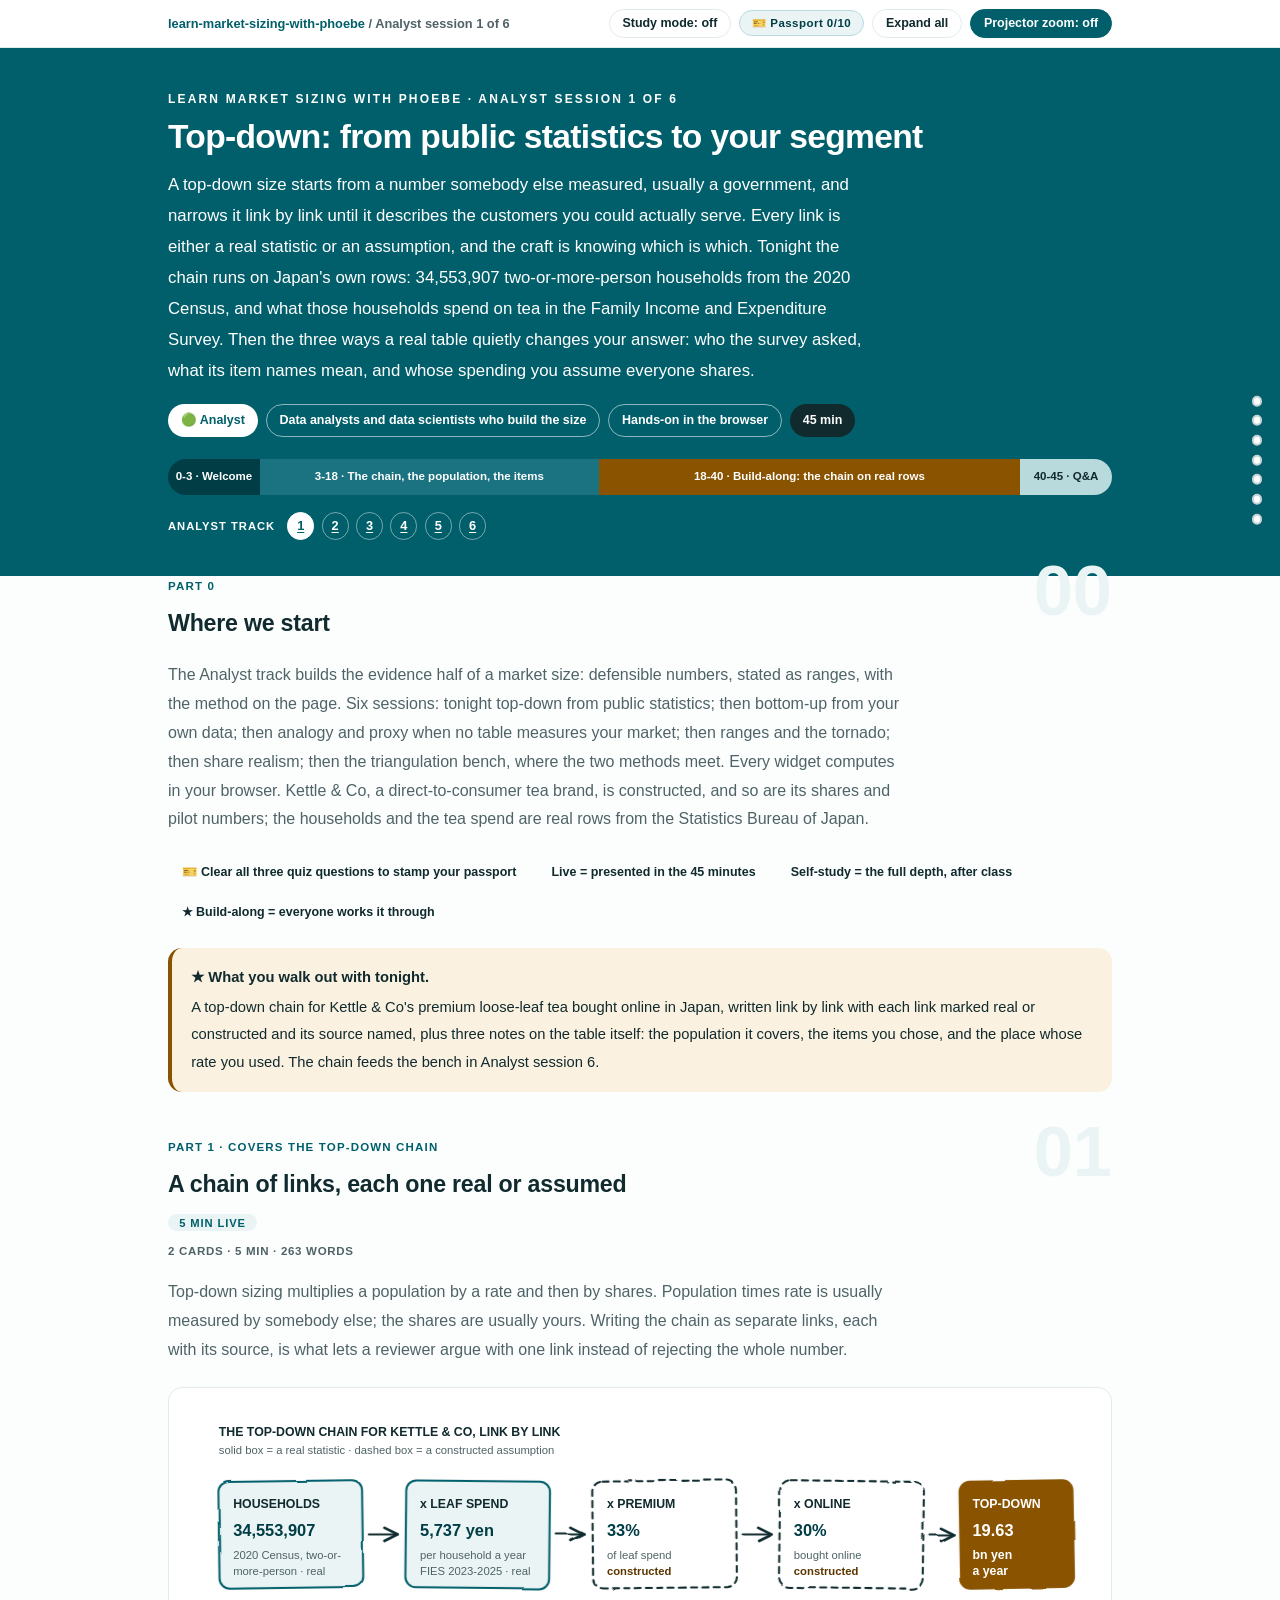
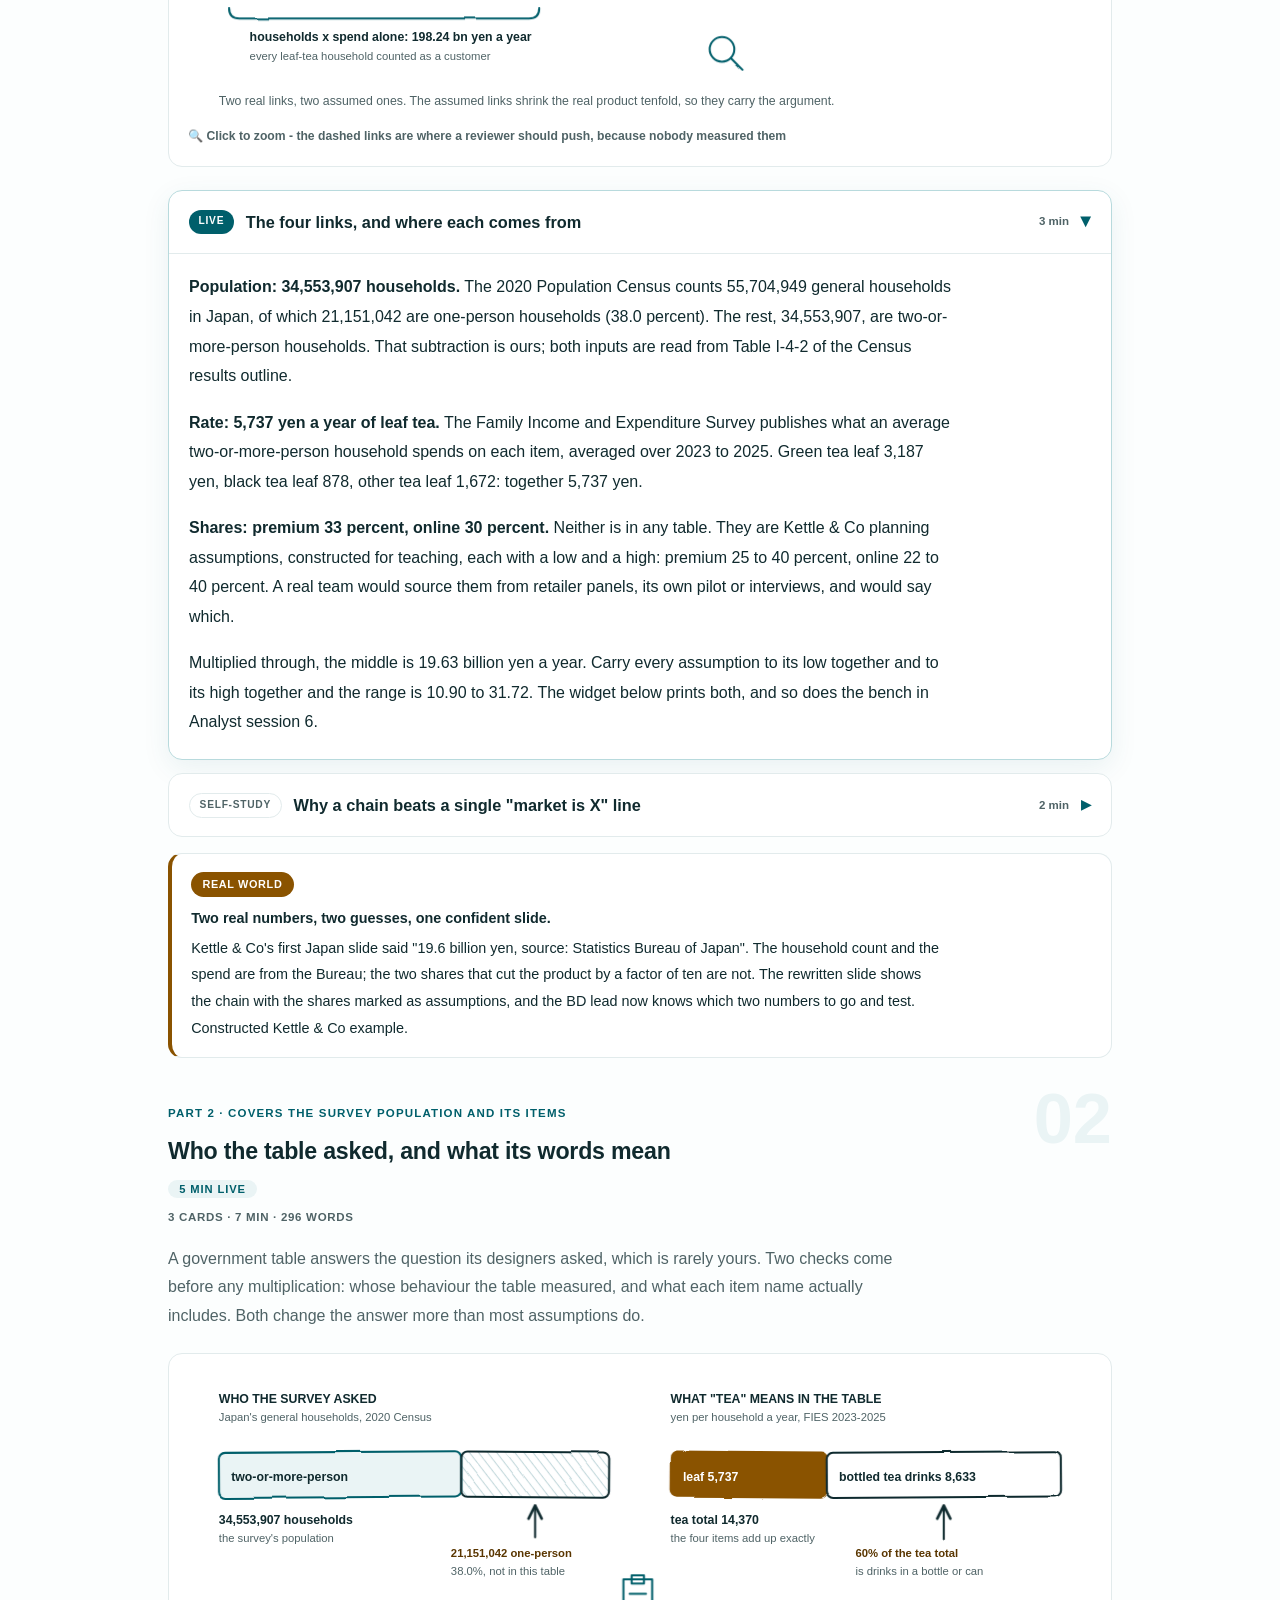
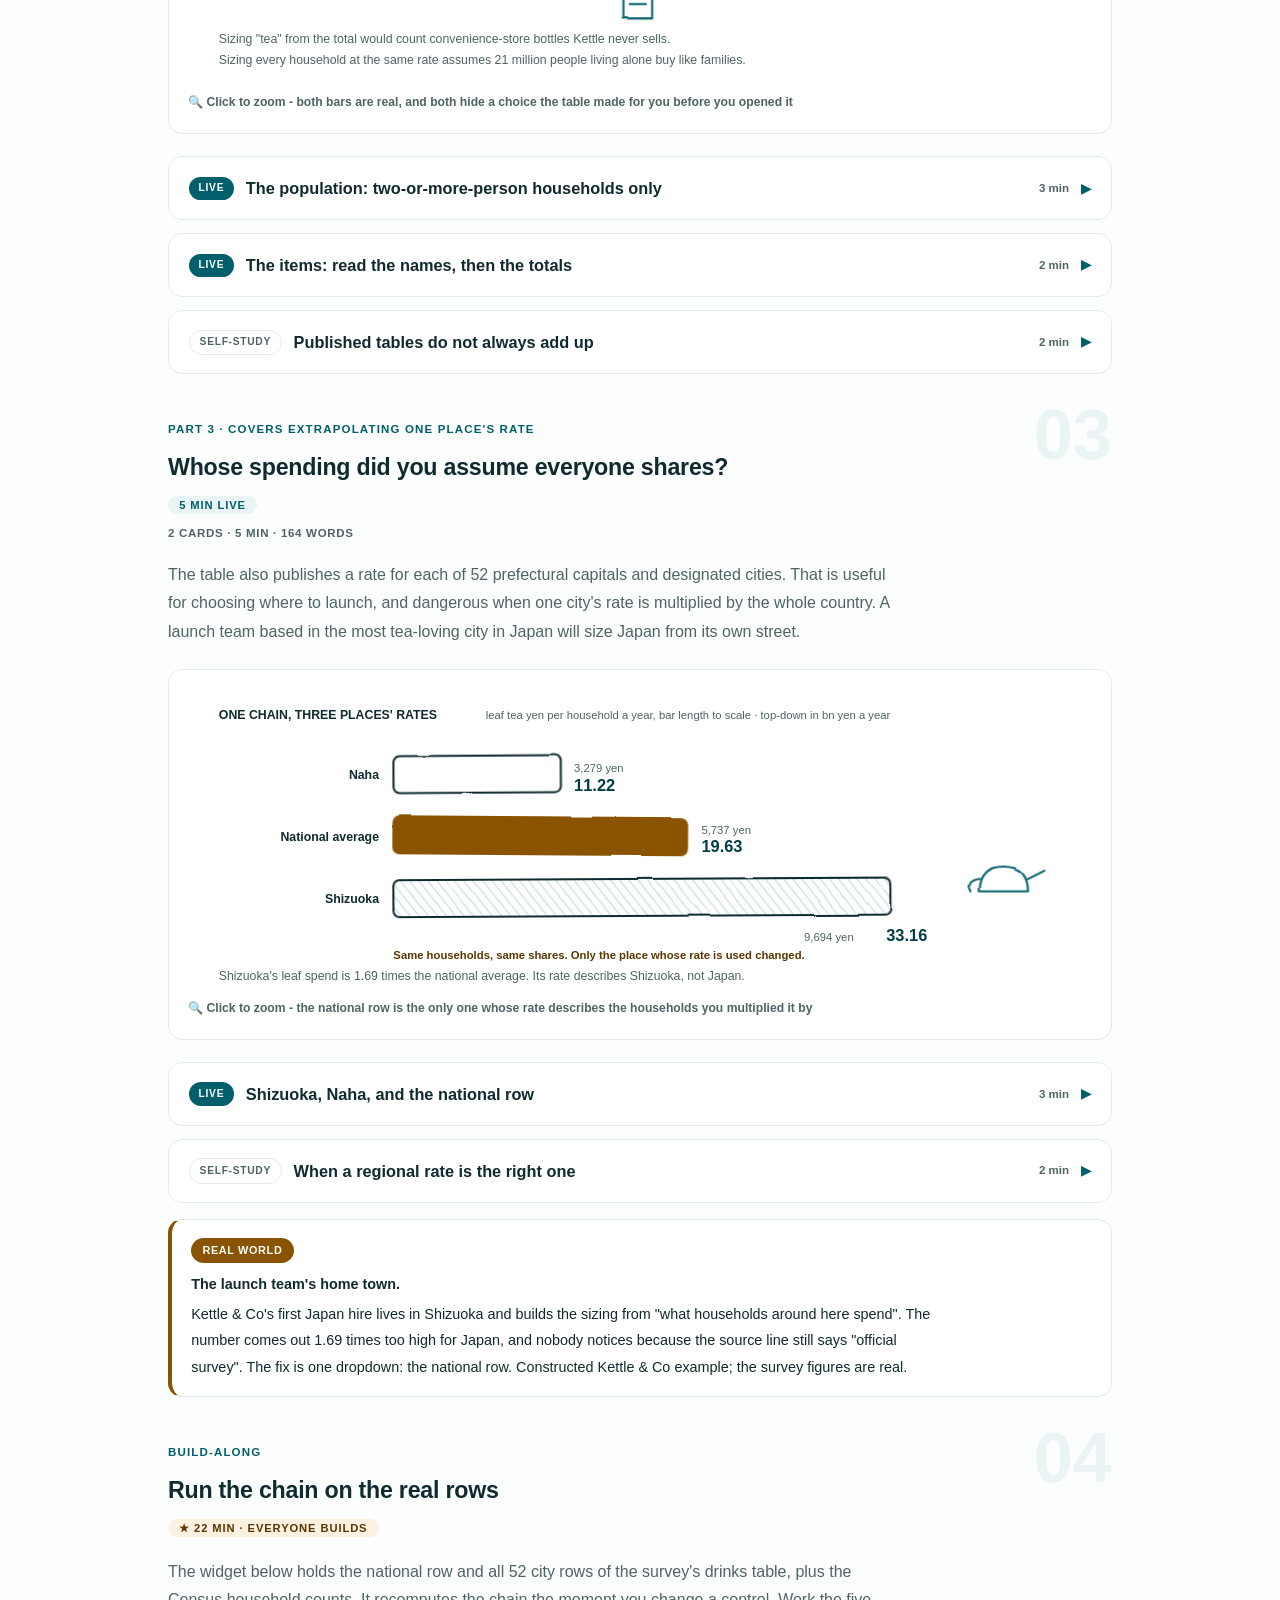
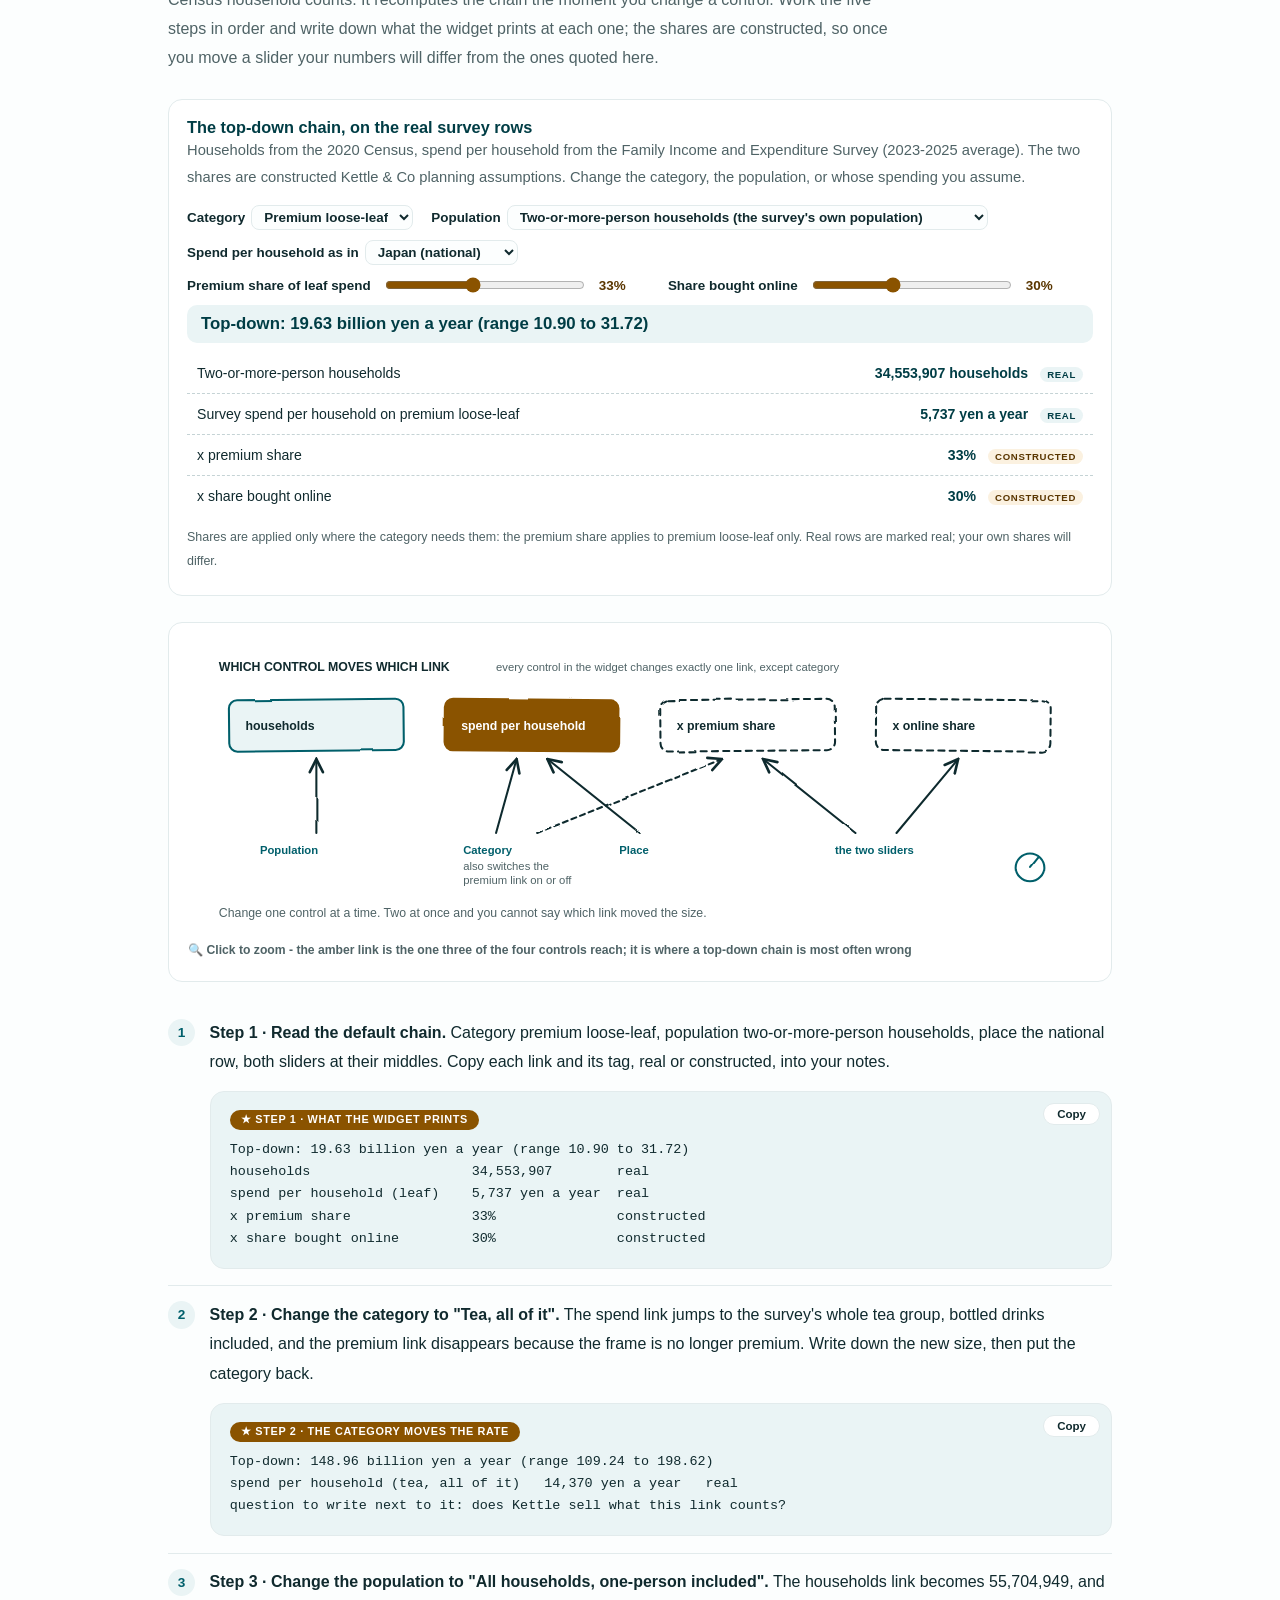
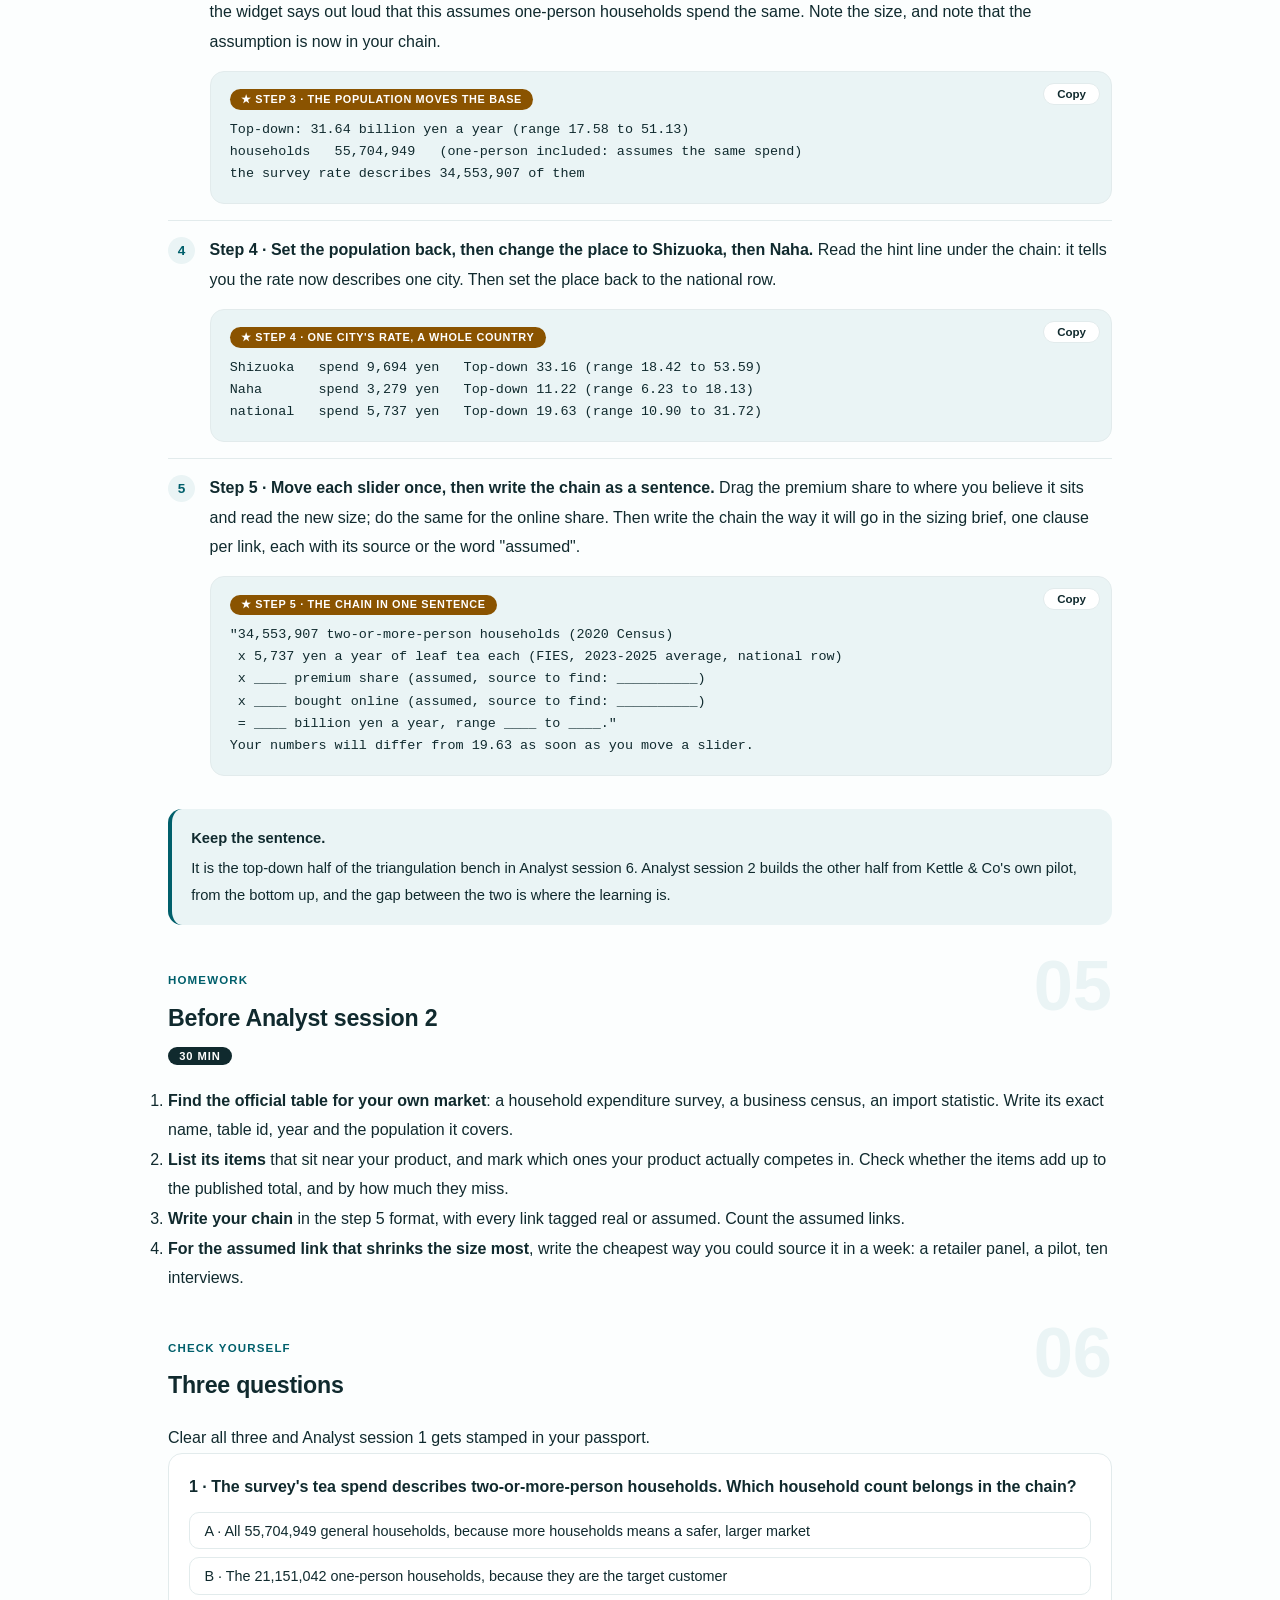
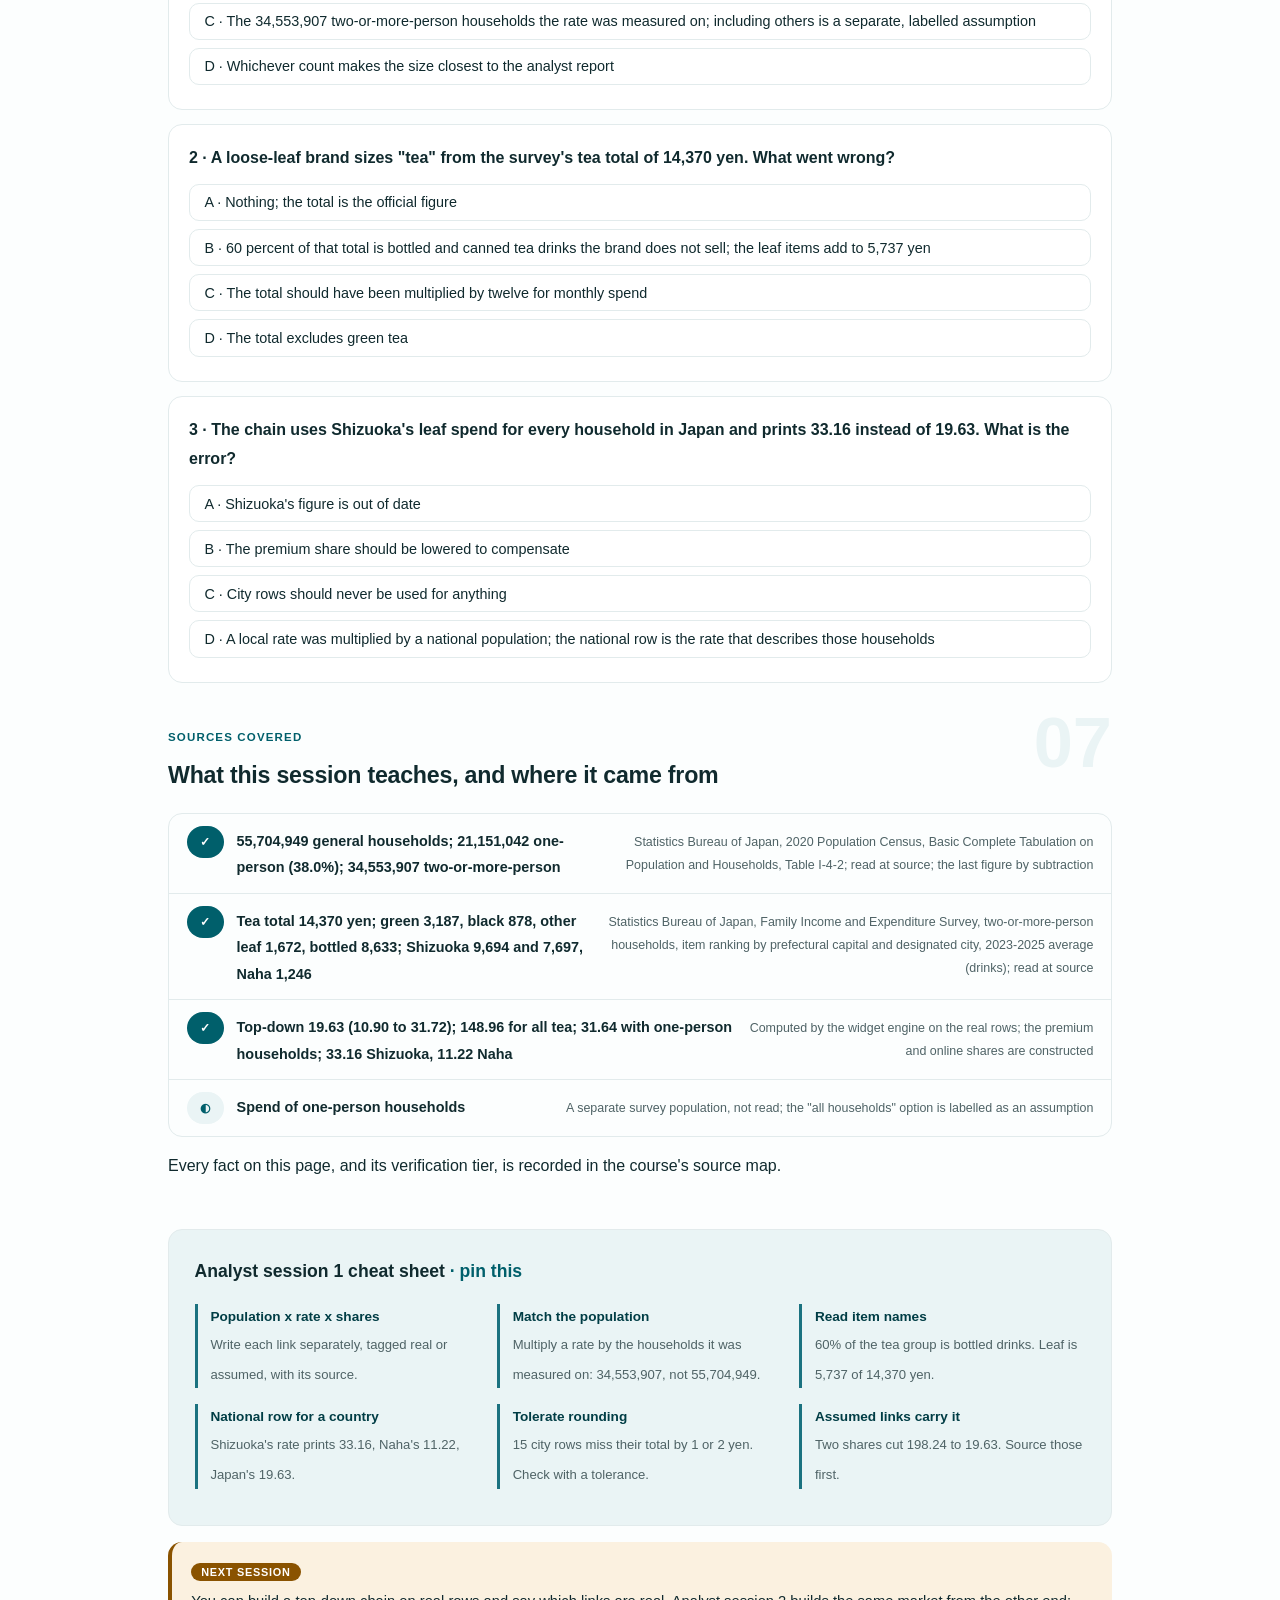
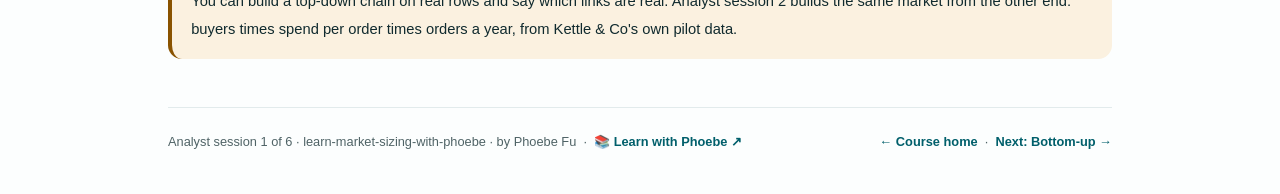
==== commit 312ddda5: "Prompt-box label inside the box: overflow no longer cuts it in half The label hung 0.7rem above the " ====
--- a/courses/a1-top-down.html
+++ b/courses/a1-top-down.html
@@ -19,7 +19,7 @@
 <meta name="twitter:image" content="https://phoebefu6.github.io/learn-market-sizing-with-phoebe/assets/og-cover.png">
 <!-- social:end -->
 <title>Analyst session 1 · Top-down: from public statistics to your segment - learn market sizing with phoebe</title>
-<link rel="stylesheet" href="../assets/style.css?v=20">
+<link rel="stylesheet" href="../assets/style.css?v=21">
 </head>
 <body>
 
--- a/assets/style.css
+++ b/assets/style.css
@@ -1348,3 +1348,8 @@
 .prompt-box b, .prompt-box strong { color: var(--indigo-deep, var(--ink)); }
 .prompt-box span, .prompt-box em, .prompt-box i { color: inherit; }
 .pp-stamp i { color: var(--ink); }
+
+/* Prompt-box label sits inside the box (2026-10-12). Hanging it 0.7rem above the edge let any
+   overflow:auto parent cut it in half; in normal flow nothing can clip it. The right margin
+   keeps it clear of the Copy button; long labels wrap instead of running under it. */
+.prompt-box > .label{ position: static; display: table; margin: 0 5.2rem .55rem 0; white-space: normal; line-height: 1.45; }
